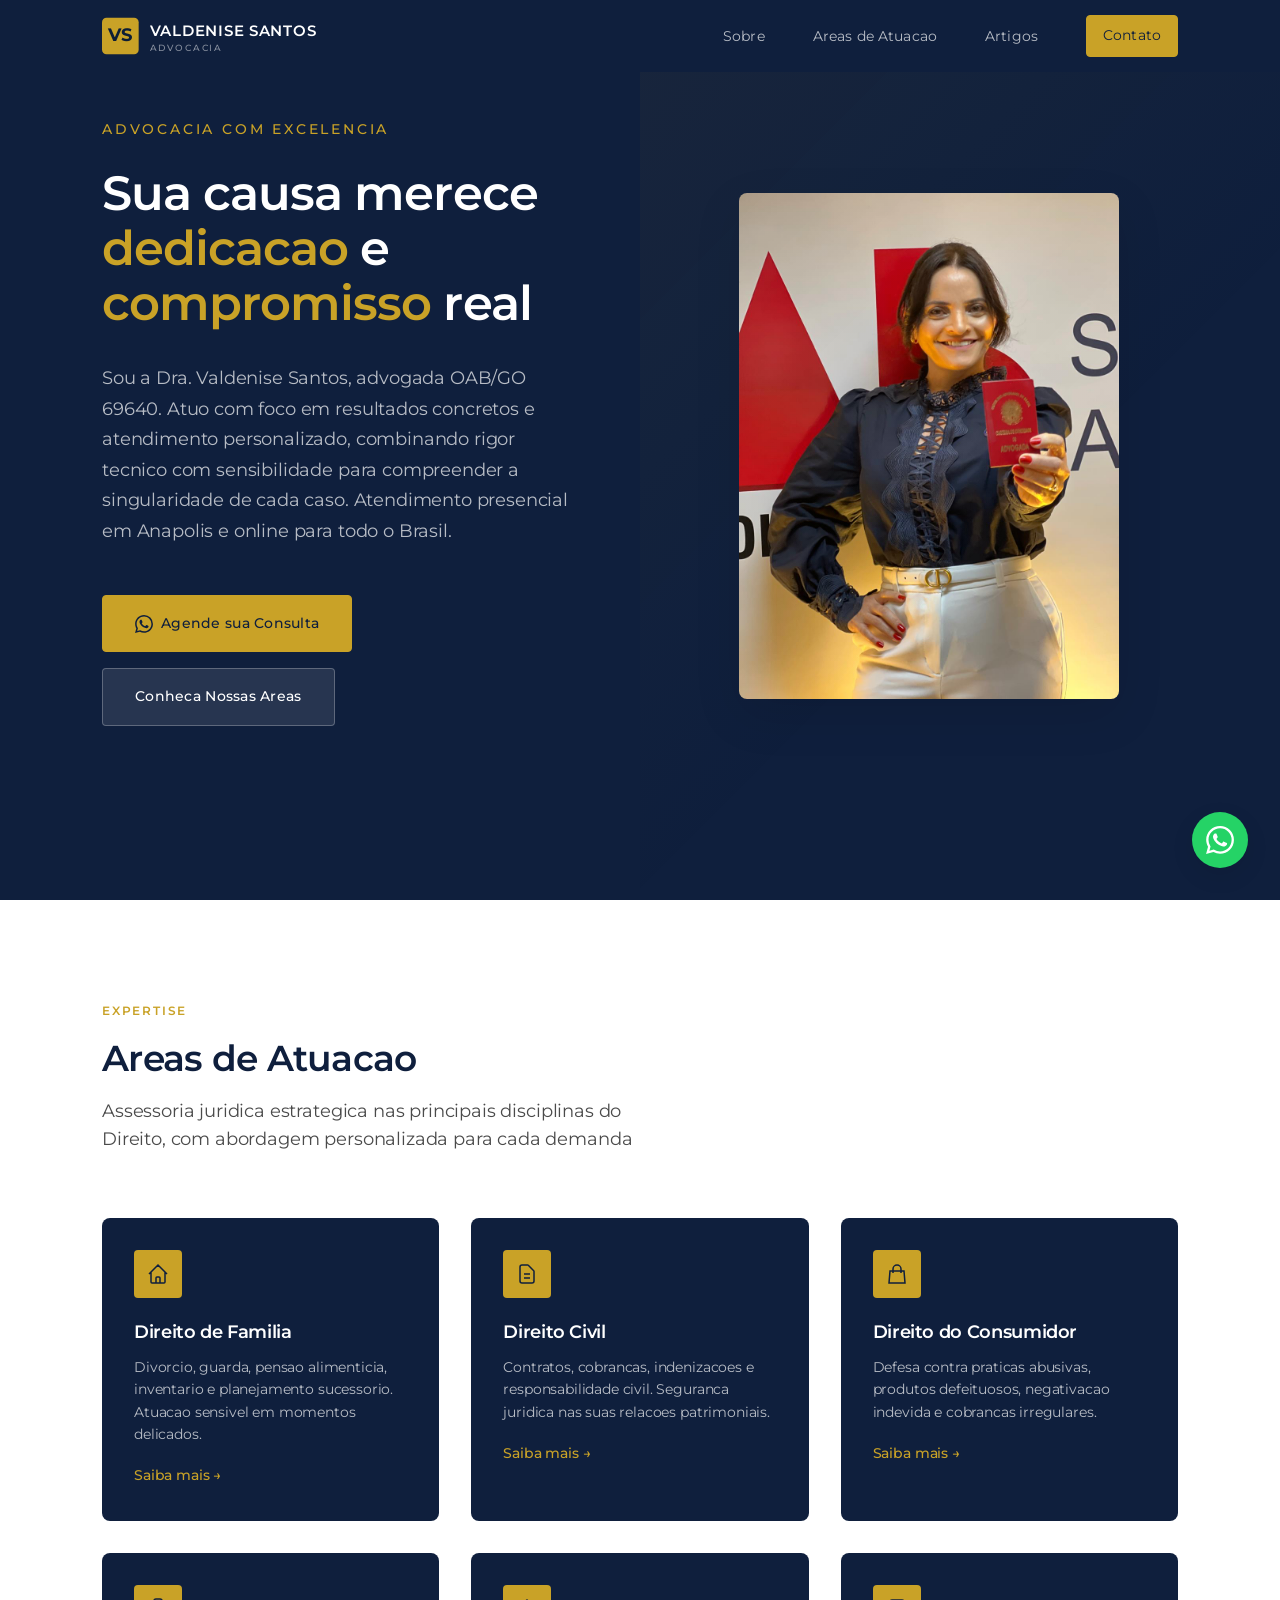
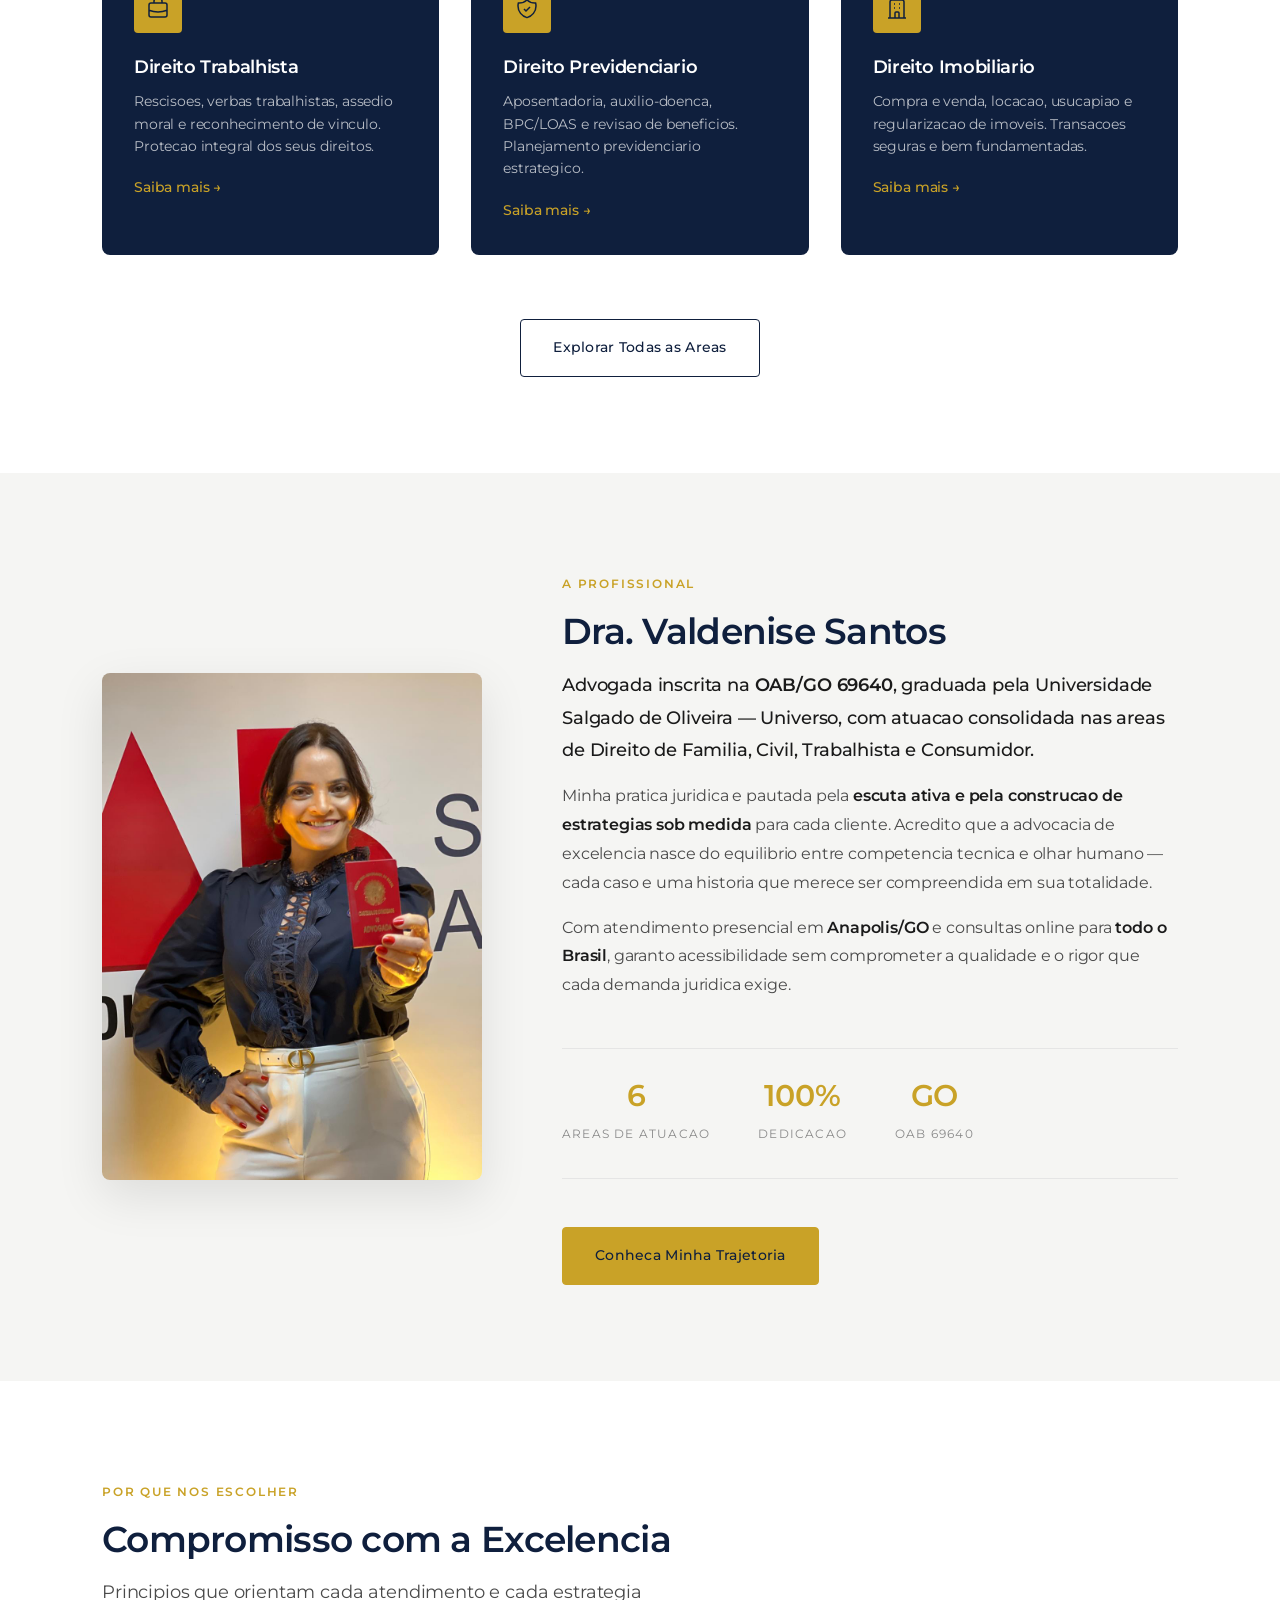
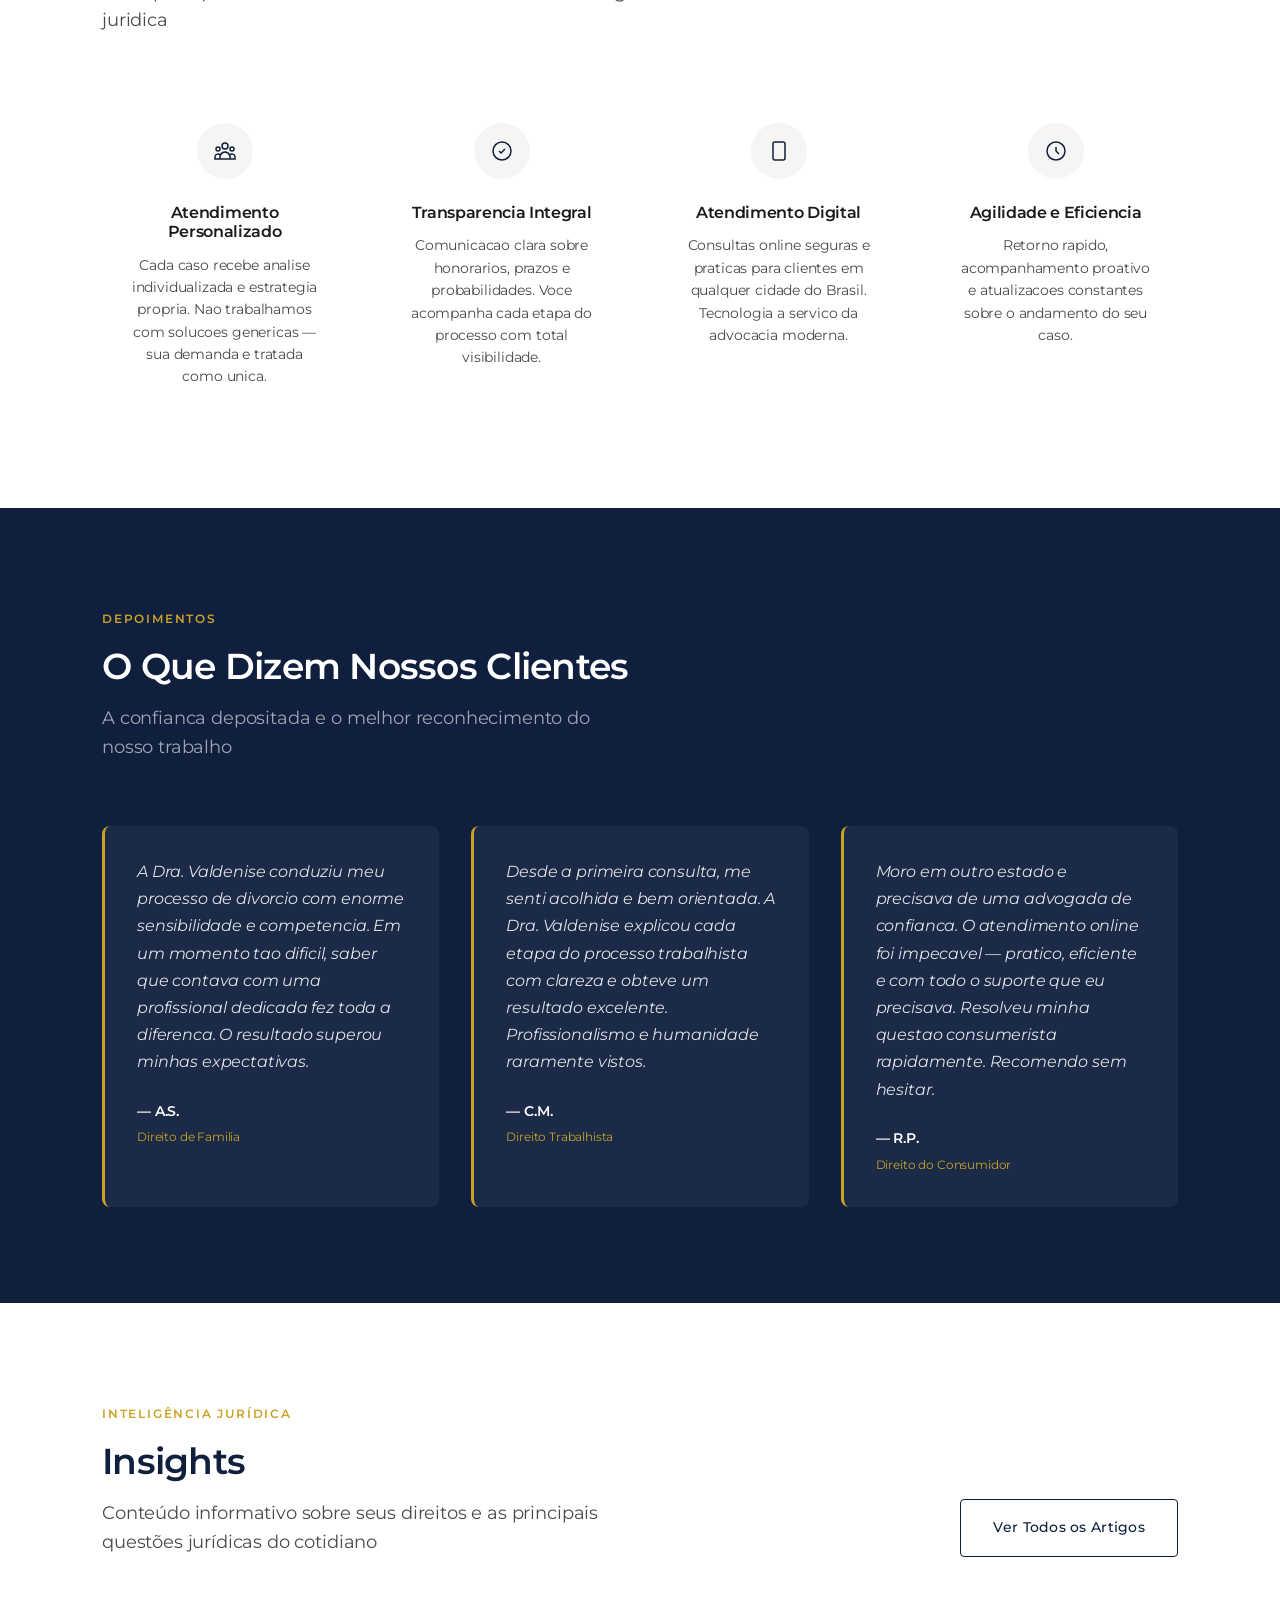
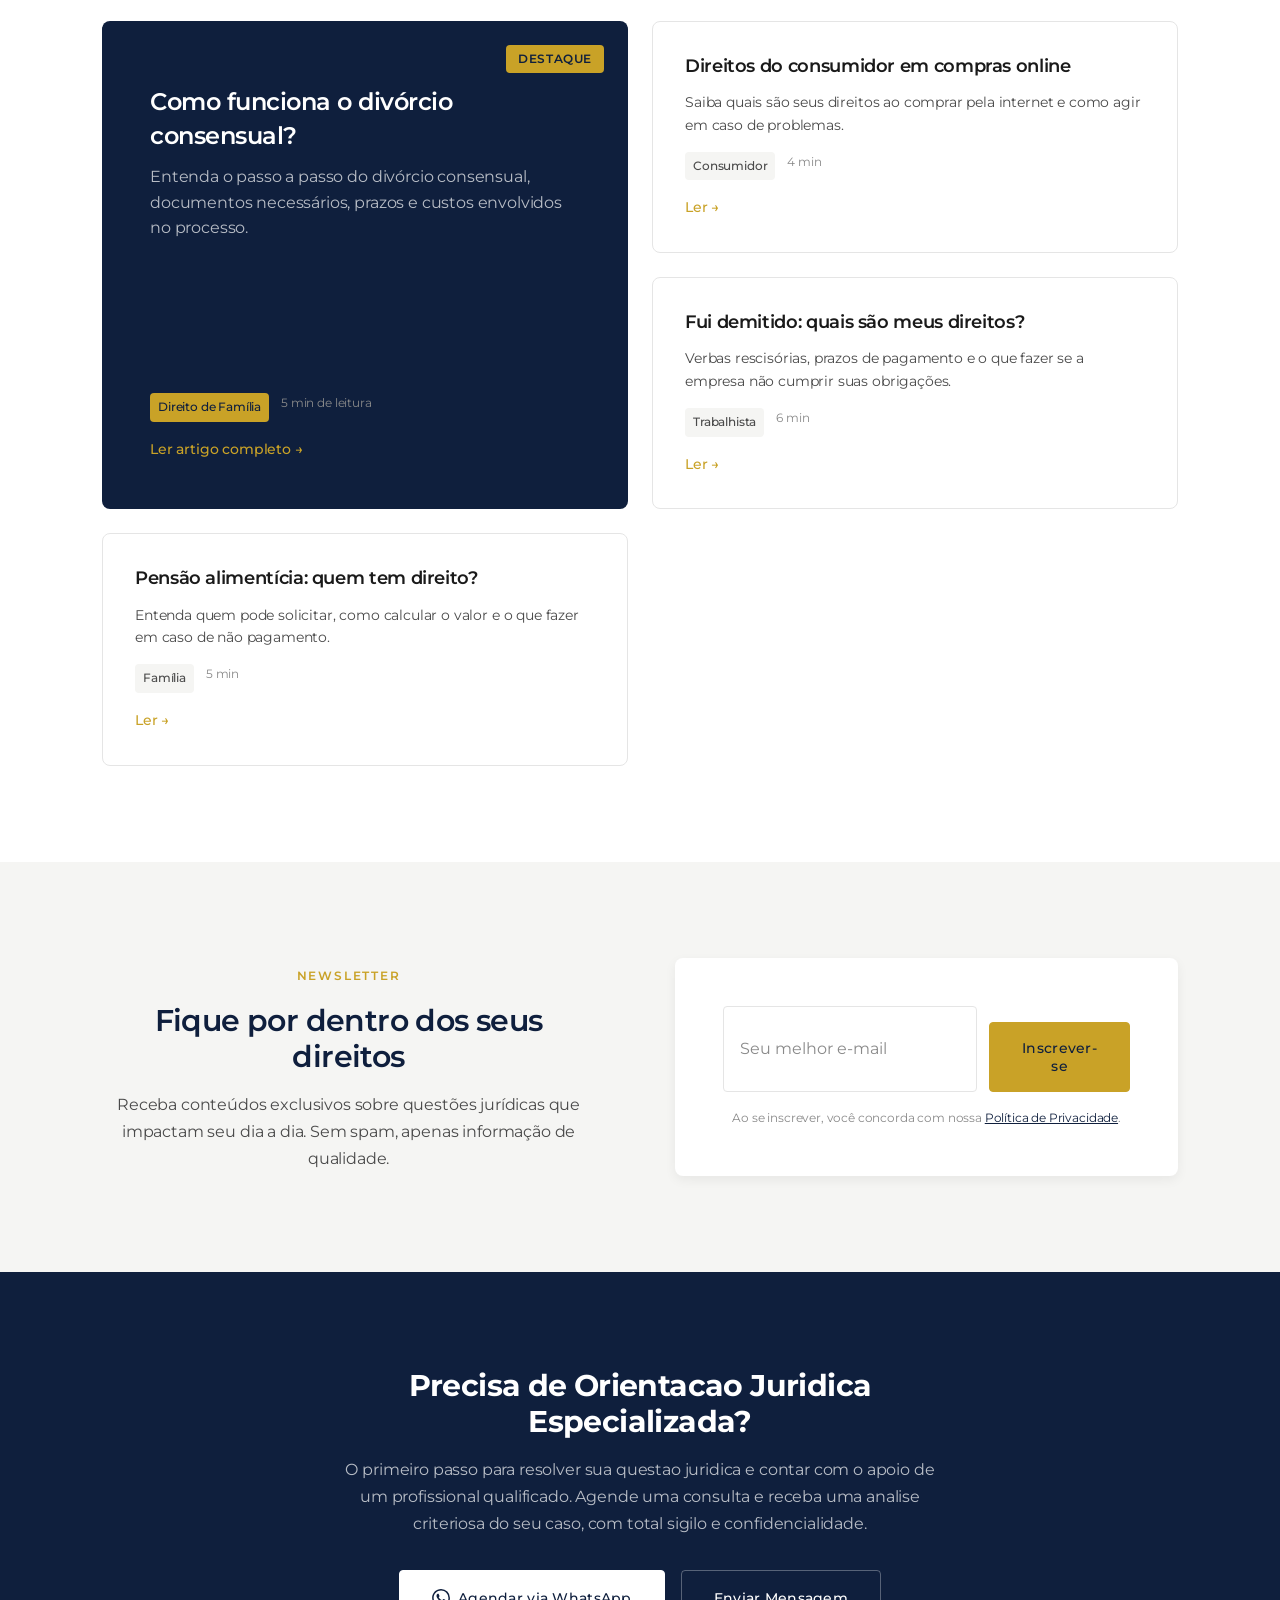
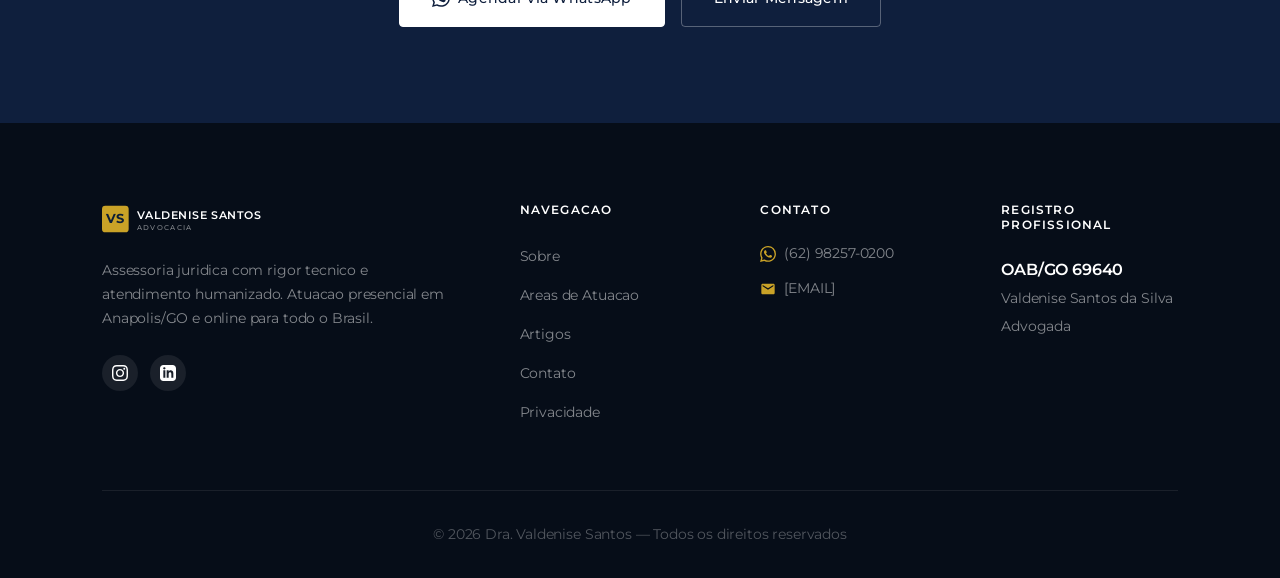
==== index.html @ 80af70d7 "fix: reduce gap between page-hero and content on privacy page" ====
<!DOCTYPE html>
<html lang="pt-BR">
<head>
  <meta charset="UTF-8">
  <meta name="viewport" content="width=device-width, initial-scale=1.0">

  <!-- SEO -->
  <title>Dra. Valdenise Santos | Advocacia &mdash; Atendimento em Todo Brasil</title>
  <meta name="description" content="Dra. Valdenise Santos, advogada OAB/GO 69640. Atendimento personalizado em Direito de Familia, Civel, Trabalhista e Consumidor. Consultas online para todo o Brasil.">
  <meta name="keywords" content="advogada online, advogado familia, advogado trabalhista, advogado consumidor, consultoria juridica, OAB">
  <meta name="author" content="Valdenise Santos da Silva">
  <meta name="robots" content="index, follow">

  <!-- Open Graph -->
  <meta property="og:title" content="Dra. Valdenise Santos | Advocacia">
  <meta property="og:description" content="Advocacia com dedicacao e compromisso. Atendimento em todo o Brasil.">
  <meta property="og:image" content="https://[DOMINIO]/assets/og-image.jpg">
  <meta property="og:url" content="https://[DOMINIO]">
  <meta property="og:type" content="website">
  <meta property="og:locale" content="pt_BR">

  <!-- Twitter -->
  <meta name="twitter:card" content="summary_large_image">

  <!-- Favicon -->
  <link rel="icon" href="favicon.svg" type="image/svg+xml">
  <link rel="apple-touch-icon" href="assets/icon-192.png">

  <!-- PWA -->
  <link rel="manifest" href="manifest.json">
  <meta name="theme-color" content="#0c1d36">

  <!-- Fonts -->
  <link rel="preconnect" href="https://fonts.googleapis.com">
  <link rel="preconnect" href="https://fonts.gstatic.com" crossorigin>
  <link href="https://fonts.googleapis.com/css2?family=Montserrat:wght@400;500;600;700&display=swap" rel="stylesheet">

  <!-- CSS -->
  <link rel="stylesheet" href="styles.css?v=6.5.0">

  <!-- Schema.org -->
  <script type="application/ld+json">
  {
    "@context": "https://schema.org",
    "@type": "Attorney",
    "name": "Valdenise Santos da Silva",
    "alternateName": "Dra. Valdenise Santos Advocacia",
    "description": "Advogada especializada em Direito de Familia, Civel, Trabalhista e Consumidor. Atendimento em todo o Brasil.",
    "url": "https://[DOMINIO]",
    "telephone": "+55-62-98257-0200",
    "email": "[EMAIL]",
    "address": {
      "@type": "PostalAddress",
      "addressLocality": "Anapolis",
      "addressRegion": "GO",
      "addressCountry": "BR"
    },
    "areaServed": "Brasil",
    "knowsAbout": ["Direito de Familia", "Direito Civil", "Direito do Consumidor", "Direito Trabalhista", "Direito Previdenciario", "Direito Imobiliario"],
    "sameAs": ["https://instagram.com/[INSTAGRAM]", "https://linkedin.com/in/[LINKEDIN]"]
  }
  </script>
</head>
<body>
  <!-- Header -->
  <header class="header" id="header">
    <div class="container header__inner">
      <a href="index.html" class="header__logo">
        <svg viewBox="0 0 260 48" fill="none" xmlns="http://www.w3.org/2000/svg">
          <rect x="0" y="4" width="40" height="40" rx="5" fill="#c9a227"/>
          <text x="20" y="30" font-family="Montserrat, sans-serif" font-size="20" font-weight="700" fill="#0c1d36" text-anchor="middle">VS</text>
          <text x="52" y="24" font-family="Montserrat, sans-serif" font-size="16" font-weight="600" fill="#ffffff" letter-spacing="0.05em">VALDENISE SANTOS</text>
          <text x="52" y="40" font-family="Montserrat, sans-serif" font-size="10" font-weight="500" fill="rgba(255,255,255,0.5)" letter-spacing="0.2em">ADVOCACIA</text>
        </svg>
      </a>

      <nav class="header__nav" id="nav">
        <ul class="nav__list">
          <li><a href="sobre.html">Sobre</a></li>
          <li><a href="areas.html">Areas de Atuacao</a></li>
          <li><a href="artigos.html">Artigos</a></li>
          <li><a href="contato.html" class="btn btn--primary btn--sm">Contato</a></li>
        </ul>
      </nav>

      <button class="header__toggle" id="menu-toggle" aria-label="Abrir menu" aria-expanded="false">
        <span></span>
        <span></span>
        <span></span>
      </button>
    </div>
  </header>

  <main>
    <!-- Hero -->
    <section class="hero">
      <div class="container hero__inner">
        <div class="hero__content">
          <p class="hero__subtitle">Advocacia com Excelencia</p>
          <h1 class="hero__title">Sua causa merece <span class="text-accent">dedicacao</span> e <span class="text-accent">compromisso</span> real</h1>
          <p class="hero__text">Sou a Dra. Valdenise Santos, advogada OAB/GO 69640. Atuo com foco em resultados concretos e atendimento personalizado, combinando rigor tecnico com sensibilidade para compreender a singularidade de cada caso. Atendimento presencial em Anapolis e online para todo o Brasil.</p>
          <div class="hero__buttons">
            <a href="https://wa.me/5562982570200?text=Ola,%20gostaria%20de%20agendar%20uma%20consulta" class="btn btn--primary" target="_blank" rel="noopener">
              <svg class="btn__icon" viewBox="0 0 24 24" fill="currentColor"><path d="M17.472 14.382c-.297-.149-1.758-.867-2.03-.967-.273-.099-.471-.148-.67.15-.197.297-.767.966-.94 1.164-.173.199-.347.223-.644.075-.297-.15-1.255-.463-2.39-1.475-.883-.788-1.48-1.761-1.653-2.059-.173-.297-.018-.458.13-.606.134-.133.298-.347.446-.52.149-.174.198-.298.298-.497.099-.198.05-.371-.025-.52-.075-.149-.669-1.612-.916-2.207-.242-.579-.487-.5-.669-.51-.173-.008-.371-.01-.57-.01-.198 0-.52.074-.792.372-.272.297-1.04 1.016-1.04 2.479 0 1.462 1.065 2.875 1.213 3.074.149.198 2.096 3.2 5.077 4.487.709.306 1.262.489 1.694.625.712.227 1.36.195 1.871.118.571-.085 1.758-.719 2.006-1.413.248-.694.248-1.289.173-1.413-.074-.124-.272-.198-.57-.347m-5.421 7.403h-.004a9.87 9.87 0 01-5.031-1.378l-.361-.214-3.741.982.998-3.648-.235-.374a9.86 9.86 0 01-1.51-5.26c.001-5.45 4.436-9.884 9.888-9.884 2.64 0 5.122 1.03 6.988 2.898a9.825 9.825 0 012.893 6.994c-.003 5.45-4.437 9.884-9.885 9.884m8.413-18.297A11.815 11.815 0 0012.05 0C5.495 0 .16 5.335.157 11.892c0 2.096.547 4.142 1.588 5.945L.057 24l6.305-1.654a11.882 11.882 0 005.683 1.448h.005c6.554 0 11.89-5.335 11.893-11.893a11.821 11.821 0 00-3.48-8.413z"/></svg>
              Agende sua Consulta
            </a>
            <a href="#areas" class="btn btn--outline-light">Conheca Nossas Areas</a>
          </div>
        </div>
        <div class="hero__image">
          <img src="assets/foto-advogada.jpg" alt="Dra. Valdenise Santos da Silva - Advogada OAB/GO 69640" loading="eager">
        </div>
      </div>
      <div class="hero__decoration"></div>
    </section>

    <!-- Areas de Atuacao -->
    <section class="section areas" id="areas">
      <div class="container">
        <header class="section__header">
          <span class="section__label">Expertise</span>
          <h2 class="section__title">Areas de Atuacao</h2>
          <p class="section__subtitle">Assessoria juridica estrategica nas principais disciplinas do Direito, com abordagem personalizada para cada demanda</p>
        </header>

        <div class="areas__grid">
          <article class="area-card">
            <div class="area-card__icon">
              <svg viewBox="0 0 24 24" fill="none" stroke="currentColor" stroke-width="1.5"><path d="M3 12l2-2m0 0l7-7 7 7M5 10v10a1 1 0 001 1h3m10-11l2 2m-2-2v10a1 1 0 01-1 1h-3m-6 0a1 1 0 001-1v-4a1 1 0 011-1h2a1 1 0 011 1v4a1 1 0 001 1m-6 0h6"/></svg>
            </div>
            <h3 class="area-card__title">Direito de Familia</h3>
            <p class="area-card__text">Divorcio, guarda, pensao alimenticia, inventario e planejamento sucessorio. Atuacao sensivel em momentos delicados.</p>
            <a href="areas.html#familia" class="area-card__link">Saiba mais &rarr;</a>
          </article>

          <article class="area-card">
            <div class="area-card__icon">
              <svg viewBox="0 0 24 24" fill="none" stroke="currentColor" stroke-width="1.5"><path d="M9 12h6m-6 4h6m2 5H7a2 2 0 01-2-2V5a2 2 0 012-2h5.586a1 1 0 01.707.293l5.414 5.414a1 1 0 01.293.707V19a2 2 0 01-2 2z"/></svg>
            </div>
            <h3 class="area-card__title">Direito Civil</h3>
            <p class="area-card__text">Contratos, cobrancas, indenizacoes e responsabilidade civil. Seguranca juridica nas suas relacoes patrimoniais.</p>
            <a href="areas.html#civil" class="area-card__link">Saiba mais &rarr;</a>
          </article>

          <article class="area-card">
            <div class="area-card__icon">
              <svg viewBox="0 0 24 24" fill="none" stroke="currentColor" stroke-width="1.5"><path d="M16 11V7a4 4 0 00-8 0v4M5 9h14l1 12H4L5 9z"/></svg>
            </div>
            <h3 class="area-card__title">Direito do Consumidor</h3>
            <p class="area-card__text">Defesa contra praticas abusivas, produtos defeituosos, negativacao indevida e cobrancas irregulares.</p>
            <a href="areas.html#consumidor" class="area-card__link">Saiba mais &rarr;</a>
          </article>

          <article class="area-card">
            <div class="area-card__icon">
              <svg viewBox="0 0 24 24" fill="none" stroke="currentColor" stroke-width="1.5"><path d="M21 13.255A23.931 23.931 0 0112 15c-3.183 0-6.22-.62-9-1.745M16 6V4a2 2 0 00-2-2h-4a2 2 0 00-2 2v2m4 6h.01M5 20h14a2 2 0 002-2V8a2 2 0 00-2-2H5a2 2 0 00-2 2v10a2 2 0 002 2z"/></svg>
            </div>
            <h3 class="area-card__title">Direito Trabalhista</h3>
            <p class="area-card__text">Rescisoes, verbas trabalhistas, assedio moral e reconhecimento de vinculo. Protecao integral dos seus direitos.</p>
            <a href="areas.html#trabalhista" class="area-card__link">Saiba mais &rarr;</a>
          </article>

          <article class="area-card">
            <div class="area-card__icon">
              <svg viewBox="0 0 24 24" fill="none" stroke="currentColor" stroke-width="1.5"><path d="M9 12l2 2 4-4m5.618-4.016A11.955 11.955 0 0112 2.944a11.955 11.955 0 01-8.618 3.04A12.02 12.02 0 003 9c0 5.591 3.824 10.29 9 11.622 5.176-1.332 9-6.03 9-11.622 0-1.042-.133-2.052-.382-3.016z"/></svg>
            </div>
            <h3 class="area-card__title">Direito Previdenciario</h3>
            <p class="area-card__text">Aposentadoria, auxilio-doenca, BPC/LOAS e revisao de beneficios. Planejamento previdenciario estrategico.</p>
            <a href="areas.html#previdenciario" class="area-card__link">Saiba mais &rarr;</a>
          </article>

          <article class="area-card">
            <div class="area-card__icon">
              <svg viewBox="0 0 24 24" fill="none" stroke="currentColor" stroke-width="1.5"><path d="M19 21V5a2 2 0 00-2-2H7a2 2 0 00-2 2v16m14 0h2m-2 0h-5m-9 0H3m2 0h5M9 7h1m-1 4h1m4-4h1m-1 4h1m-5 10v-5a1 1 0 011-1h2a1 1 0 011 1v5m-4 0h4"/></svg>
            </div>
            <h3 class="area-card__title">Direito Imobiliario</h3>
            <p class="area-card__text">Compra e venda, locacao, usucapiao e regularizacao de imoveis. Transacoes seguras e bem fundamentadas.</p>
            <a href="areas.html#imobiliario" class="area-card__link">Saiba mais &rarr;</a>
          </article>
        </div>

        <div class="section__footer">
          <a href="areas.html" class="btn btn--outline">Explorar Todas as Areas</a>
        </div>
      </div>
    </section>

    <!-- Sobre -->
    <section class="section section--alt sobre" id="sobre">
      <div class="container">
        <div class="sobre__grid">
          <div class="sobre__image">
            <div class="sobre__image-wrapper">
              <img src="assets/foto-advogada.jpg" alt="Dra. Valdenise Santos da Silva" loading="lazy">
            </div>
          </div>

          <div class="sobre__content">
            <span class="section__label">A Profissional</span>
            <h2 class="section__title">Dra. Valdenise Santos</h2>
            <p class="sobre__lead">Advogada inscrita na <strong>OAB/GO 69640</strong>, graduada pela Universidade Salgado de Oliveira &mdash; Universo, com atuacao consolidada nas areas de Direito de Familia, Civil, Trabalhista e Consumidor.</p>
            <p>Minha pratica juridica e pautada pela <strong>escuta ativa e pela construcao de estrategias sob medida</strong> para cada cliente. Acredito que a advocacia de excelencia nasce do equilibrio entre competencia tecnica e olhar humano &mdash; cada caso e uma historia que merece ser compreendida em sua totalidade.</p>
            <p>Com atendimento presencial em <strong>Anapolis/GO</strong> e consultas online para <strong>todo o Brasil</strong>, garanto acessibilidade sem comprometer a qualidade e o rigor que cada demanda juridica exige.</p>

            <div class="sobre__stats">
              <div class="stat">
                <span class="stat__number">6</span>
                <span class="stat__label">Areas de Atuacao</span>
              </div>
              <div class="stat">
                <span class="stat__number">100%</span>
                <span class="stat__label">Dedicacao</span>
              </div>
              <div class="stat">
                <span class="stat__number">GO</span>
                <span class="stat__label">OAB 69640</span>
              </div>
            </div>

            <a href="sobre.html" class="btn btn--primary">Conheca Minha Trajetoria</a>
          </div>
        </div>
      </div>
    </section>

    <!-- Diferenciais -->
    <section class="section diferenciais">
      <div class="container">
        <header class="section__header">
          <span class="section__label">Por Que Nos Escolher</span>
          <h2 class="section__title">Compromisso com a Excelencia</h2>
          <p class="section__subtitle">Principios que orientam cada atendimento e cada estrategia juridica</p>
        </header>

        <div class="diferenciais__grid">
          <div class="diferencial">
            <div class="diferencial__icon">
              <svg viewBox="0 0 24 24" fill="none" stroke="currentColor" stroke-width="1.5"><path d="M17 20h5v-2a3 3 0 00-5.356-1.857M17 20H7m10 0v-2c0-.656-.126-1.283-.356-1.857M7 20H2v-2a3 3 0 015.356-1.857M7 20v-2c0-.656.126-1.283.356-1.857m0 0a5.002 5.002 0 019.288 0M15 7a3 3 0 11-6 0 3 3 0 016 0zm6 3a2 2 0 11-4 0 2 2 0 014 0zM7 10a2 2 0 11-4 0 2 2 0 014 0z"/></svg>
            </div>
            <h3 class="diferencial__title">Atendimento Personalizado</h3>
            <p class="diferencial__text">Cada caso recebe analise individualizada e estrategia propria. Nao trabalhamos com solucoes genericas &mdash; sua demanda e tratada como unica.</p>
          </div>

          <div class="diferencial">
            <div class="diferencial__icon">
              <svg viewBox="0 0 24 24" fill="none" stroke="currentColor" stroke-width="1.5"><path d="M9 12l2 2 4-4m6 2a9 9 0 11-18 0 9 9 0 0118 0z"/></svg>
            </div>
            <h3 class="diferencial__title">Transparencia Integral</h3>
            <p class="diferencial__text">Comunicacao clara sobre honorarios, prazos e probabilidades. Voce acompanha cada etapa do processo com total visibilidade.</p>
          </div>

          <div class="diferencial">
            <div class="diferencial__icon">
              <svg viewBox="0 0 24 24" fill="none" stroke="currentColor" stroke-width="1.5"><path d="M12 18h.01M8 21h8a2 2 0 002-2V5a2 2 0 00-2-2H8a2 2 0 00-2 2v14a2 2 0 002 2z"/></svg>
            </div>
            <h3 class="diferencial__title">Atendimento Digital</h3>
            <p class="diferencial__text">Consultas online seguras e praticas para clientes em qualquer cidade do Brasil. Tecnologia a servico da advocacia moderna.</p>
          </div>

          <div class="diferencial">
            <div class="diferencial__icon">
              <svg viewBox="0 0 24 24" fill="none" stroke="currentColor" stroke-width="1.5"><path d="M12 8v4l3 3m6-3a9 9 0 11-18 0 9 9 0 0118 0z"/></svg>
            </div>
            <h3 class="diferencial__title">Agilidade e Eficiencia</h3>
            <p class="diferencial__text">Retorno rapido, acompanhamento proativo e atualizacoes constantes sobre o andamento do seu caso.</p>
          </div>
        </div>
      </div>
    </section>

    <!-- Depoimentos -->
    <section class="section section--dark depoimentos">
      <div class="container">
        <header class="section__header">
          <span class="section__label">Depoimentos</span>
          <h2 class="section__title" style="color:white">O Que Dizem Nossos Clientes</h2>
          <p class="section__subtitle" style="color:rgba(255,255,255,0.6)">A confianca depositada e o melhor reconhecimento do nosso trabalho</p>
        </header>

        <div class="depoimentos__grid">
          <blockquote class="depoimento">
            <p class="depoimento__text">A Dra. Valdenise conduziu meu processo de divorcio com enorme sensibilidade e competencia. Em um momento tao dificil, saber que contava com uma profissional dedicada fez toda a diferenca. O resultado superou minhas expectativas.</p>
            <footer class="depoimento__author">
              <span class="depoimento__name">&mdash; A.S.</span>
              <span class="depoimento__case">Direito de Familia</span>
            </footer>
          </blockquote>

          <blockquote class="depoimento">
            <p class="depoimento__text">Desde a primeira consulta, me senti acolhida e bem orientada. A Dra. Valdenise explicou cada etapa do processo trabalhista com clareza e obteve um resultado excelente. Profissionalismo e humanidade raramente vistos.</p>
            <footer class="depoimento__author">
              <span class="depoimento__name">&mdash; C.M.</span>
              <span class="depoimento__case">Direito Trabalhista</span>
            </footer>
          </blockquote>

          <blockquote class="depoimento">
            <p class="depoimento__text">Moro em outro estado e precisava de uma advogada de confianca. O atendimento online foi impecavel &mdash; pratico, eficiente e com todo o suporte que eu precisava. Resolveu minha questao consumerista rapidamente. Recomendo sem hesitar.</p>
            <footer class="depoimento__author">
              <span class="depoimento__name">&mdash; R.P.</span>
              <span class="depoimento__case">Direito do Consumidor</span>
            </footer>
          </blockquote>
        </div>
      </div>
    </section>

    <!-- Insights / Artigos em Destaque -->
    <section class="section insights" id="insights">
      <div class="container">
        <div class="insights__header">
          <div class="insights__header-text">
            <span class="section__label">Inteligência Jurídica</span>
            <h2 class="section__title">Insights</h2>
            <p class="section__subtitle">Conteúdo informativo sobre seus direitos e as principais questões jurídicas do cotidiano</p>
          </div>
          <a href="artigos.html" class="btn btn--outline insights__header-btn">Ver Todos os Artigos</a>
        </div>

        <div class="insights__grid">
          <article class="insight-card insight-card--featured">
            <div class="insight-card__tag">Destaque</div>
            <h3 class="insight-card__title">Como funciona o divórcio consensual?</h3>
            <p class="insight-card__text">Entenda o passo a passo do divórcio consensual, documentos necessários, prazos e custos envolvidos no processo.</p>
            <div class="insight-card__meta">
              <span class="insight-card__category">Direito de Família</span>
              <span class="insight-card__date">5 min de leitura</span>
            </div>
            <a href="artigos.html#divorcio" class="insight-card__link">Ler artigo completo →</a>
          </article>

          <article class="insight-card">
            <h3 class="insight-card__title">Direitos do consumidor em compras online</h3>
            <p class="insight-card__text">Saiba quais são seus direitos ao comprar pela internet e como agir em caso de problemas.</p>
            <div class="insight-card__meta">
              <span class="insight-card__category">Consumidor</span>
              <span class="insight-card__date">4 min</span>
            </div>
            <a href="artigos.html#consumidor-online" class="insight-card__link">Ler →</a>
          </article>

          <article class="insight-card">
            <h3 class="insight-card__title">Fui demitido: quais são meus direitos?</h3>
            <p class="insight-card__text">Verbas rescisórias, prazos de pagamento e o que fazer se a empresa não cumprir suas obrigações.</p>
            <div class="insight-card__meta">
              <span class="insight-card__category">Trabalhista</span>
              <span class="insight-card__date">6 min</span>
            </div>
            <a href="artigos.html#demissao" class="insight-card__link">Ler →</a>
          </article>

          <article class="insight-card">
            <h3 class="insight-card__title">Pensão alimentícia: quem tem direito?</h3>
            <p class="insight-card__text">Entenda quem pode solicitar, como calcular o valor e o que fazer em caso de não pagamento.</p>
            <div class="insight-card__meta">
              <span class="insight-card__category">Família</span>
              <span class="insight-card__date">5 min</span>
            </div>
            <a href="artigos.html#pensao" class="insight-card__link">Ler →</a>
          </article>
        </div>
      </div>
    </section>

    <!-- Newsletter -->
    <section class="section section--alt newsletter">
      <div class="container">
        <div class="newsletter__inner">
          <div class="newsletter__content">
            <span class="section__label">Newsletter</span>
            <h2 class="newsletter__title">Fique por dentro dos seus direitos</h2>
            <p class="newsletter__text">Receba conteúdos exclusivos sobre questões jurídicas que impactam seu dia a dia. Sem spam, apenas informação de qualidade.</p>
          </div>
          <form class="newsletter__form" action="#" method="POST">
            <div class="newsletter__input-group">
              <input type="email" name="email" placeholder="Seu melhor e-mail" required class="newsletter__input">
              <button type="submit" class="btn btn--primary newsletter__btn">Inscrever-se</button>
            </div>
            <p class="newsletter__disclaimer">Ao se inscrever, você concorda com nossa <a href="privacidade.html">Política de Privacidade</a>.</p>
          </form>
        </div>
      </div>
    </section>

    <!-- CTA -->
    <section class="section cta">
      <div class="container">
        <div class="cta__content">
          <h2 class="cta__title">Precisa de Orientacao Juridica Especializada?</h2>
          <p class="cta__text">O primeiro passo para resolver sua questao juridica e contar com o apoio de um profissional qualificado. Agende uma consulta e receba uma analise criteriosa do seu caso, com total sigilo e confidencialidade.</p>
          <div class="cta__buttons">
            <a href="https://wa.me/5562982570200?text=Ola,%20gostaria%20de%20agendar%20uma%20consulta" class="btn btn--white" target="_blank" rel="noopener">
              <svg class="btn__icon" viewBox="0 0 24 24" fill="currentColor"><path d="M17.472 14.382c-.297-.149-1.758-.867-2.03-.967-.273-.099-.471-.148-.67.15-.197.297-.767.966-.94 1.164-.173.199-.347.223-.644.075-.297-.15-1.255-.463-2.39-1.475-.883-.788-1.48-1.761-1.653-2.059-.173-.297-.018-.458.13-.606.134-.133.298-.347.446-.52.149-.174.198-.298.298-.497.099-.198.05-.371-.025-.52-.075-.149-.669-1.612-.916-2.207-.242-.579-.487-.5-.669-.51-.173-.008-.371-.01-.57-.01-.198 0-.52.074-.792.372-.272.297-1.04 1.016-1.04 2.479 0 1.462 1.065 2.875 1.213 3.074.149.198 2.096 3.2 5.077 4.487.709.306 1.262.489 1.694.625.712.227 1.36.195 1.871.118.571-.085 1.758-.719 2.006-1.413.248-.694.248-1.289.173-1.413-.074-.124-.272-.198-.57-.347m-5.421 7.403h-.004a9.87 9.87 0 01-5.031-1.378l-.361-.214-3.741.982.998-3.648-.235-.374a9.86 9.86 0 01-1.51-5.26c.001-5.45 4.436-9.884 9.888-9.884 2.64 0 5.122 1.03 6.988 2.898a9.825 9.825 0 012.893 6.994c-.003 5.45-4.437 9.884-9.885 9.884m8.413-18.297A11.815 11.815 0 0012.05 0C5.495 0 .16 5.335.157 11.892c0 2.096.547 4.142 1.588 5.945L.057 24l6.305-1.654a11.882 11.882 0 005.683 1.448h.005c6.554 0 11.89-5.335 11.893-11.893a11.821 11.821 0 00-3.48-8.413z"/></svg>
              Agendar via WhatsApp
            </a>
            <a href="contato.html" class="btn btn--outline-white">Enviar Mensagem</a>
          </div>
        </div>
      </div>
    </section>
  </main>

  <!-- Footer -->
  <footer class="footer">
    <div class="container">
      <div class="footer__grid">
        <div class="footer__brand">
          <svg class="footer__logo" viewBox="0 0 260 48" fill="none" xmlns="http://www.w3.org/2000/svg">
          <rect x="0" y="4" width="40" height="40" rx="5" fill="#c9a227"/>
          <text x="20" y="30" font-family="Montserrat, sans-serif" font-size="20" font-weight="700" fill="#0c1d36" text-anchor="middle">VS</text>
          <text x="52" y="24" font-family="Montserrat, sans-serif" font-size="16" font-weight="600" fill="#ffffff" letter-spacing="0.05em">VALDENISE SANTOS</text>
          <text x="52" y="40" font-family="Montserrat, sans-serif" font-size="10" font-weight="500" fill="rgba(255,255,255,0.5)" letter-spacing="0.2em">ADVOCACIA</text>
        </svg>
          <p>Assessoria juridica com rigor tecnico e atendimento humanizado. Atuacao presencial em Anapolis/GO e online para todo o Brasil.</p>
          <div class="footer__social">
            <a href="https://instagram.com/[INSTAGRAM]" target="_blank" rel="noopener" aria-label="Instagram">
              <svg viewBox="0 0 24 24" fill="currentColor"><path d="M12 2.163c3.204 0 3.584.012 4.85.07 3.252.148 4.771 1.691 4.919 4.919.058 1.265.069 1.645.069 4.849 0 3.205-.012 3.584-.069 4.849-.149 3.225-1.664 4.771-4.919 4.919-1.266.058-1.644.07-4.85.07-3.204 0-3.584-.012-4.849-.07-3.26-.149-4.771-1.699-4.919-4.92-.058-1.265-.07-1.644-.07-4.849 0-3.204.013-3.583.07-4.849.149-3.227 1.664-4.771 4.919-4.919 1.266-.057 1.645-.069 4.849-.069zm0-2.163c-3.259 0-3.667.014-4.947.072-4.358.2-6.78 2.618-6.98 6.98-.059 1.281-.073 1.689-.073 4.948 0 3.259.014 3.668.072 4.948.2 4.358 2.618 6.78 6.98 6.98 1.281.058 1.689.072 4.948.072 3.259 0 3.668-.014 4.948-.072 4.354-.2 6.782-2.618 6.979-6.98.059-1.28.073-1.689.073-4.948 0-3.259-.014-3.667-.072-4.947-.196-4.354-2.617-6.78-6.979-6.98-1.281-.059-1.69-.073-4.949-.073zm0 5.838c-3.403 0-6.162 2.759-6.162 6.162s2.759 6.163 6.162 6.163 6.162-2.759 6.162-6.163c0-3.403-2.759-6.162-6.162-6.162zm0 10.162c-2.209 0-4-1.79-4-4 0-2.209 1.791-4 4-4s4 1.791 4 4c0 2.21-1.791 4-4 4zm6.406-11.845c-.796 0-1.441.645-1.441 1.44s.645 1.44 1.441 1.44c.795 0 1.439-.645 1.439-1.44s-.644-1.44-1.439-1.44z"/></svg>
            </a>
            <a href="https://linkedin.com/in/[LINKEDIN]" target="_blank" rel="noopener" aria-label="LinkedIn">
              <svg viewBox="0 0 24 24" fill="currentColor"><path d="M19 0h-14c-2.761 0-5 2.239-5 5v14c0 2.761 2.239 5 5 5h14c2.762 0 5-2.239 5-5v-14c0-2.761-2.238-5-5-5zm-11 19h-3v-11h3v11zm-1.5-12.268c-.966 0-1.75-.79-1.75-1.764s.784-1.764 1.75-1.764 1.75.79 1.75 1.764-.783 1.764-1.75 1.764zm13.5 12.268h-3v-5.604c0-3.368-4-3.113-4 0v5.604h-3v-11h3v1.765c1.396-2.586 7-2.777 7 2.476v6.759z"/></svg>
            </a>
          </div>
        </div>

        <div class="footer__links">
          <h4>Navegacao</h4>
          <ul>
            <li><a href="sobre.html">Sobre</a></li>
            <li><a href="areas.html">Areas de Atuacao</a></li>
            <li><a href="artigos.html">Artigos</a></li>
            <li><a href="contato.html">Contato</a></li>
            <li><a href="privacidade.html">Privacidade</a></li>
          </ul>
        </div>

        <div class="footer__contact">
          <h4>Contato</h4>
          <ul>
            <li>
              <svg viewBox="0 0 24 24" fill="currentColor"><path d="M17.472 14.382c-.297-.149-1.758-.867-2.03-.967-.273-.099-.471-.148-.67.15-.197.297-.767.966-.94 1.164-.173.199-.347.223-.644.075-.297-.15-1.255-.463-2.39-1.475-.883-.788-1.48-1.761-1.653-2.059-.173-.297-.018-.458.13-.606.134-.133.298-.347.446-.52.149-.174.198-.298.298-.497.099-.198.05-.371-.025-.52-.075-.149-.669-1.612-.916-2.207-.242-.579-.487-.5-.669-.51-.173-.008-.371-.01-.57-.01-.198 0-.52.074-.792.372-.272.297-1.04 1.016-1.04 2.479 0 1.462 1.065 2.875 1.213 3.074.149.198 2.096 3.2 5.077 4.487.709.306 1.262.489 1.694.625.712.227 1.36.195 1.871.118.571-.085 1.758-.719 2.006-1.413.248-.694.248-1.289.173-1.413-.074-.124-.272-.198-.57-.347m-5.421 7.403h-.004a9.87 9.87 0 01-5.031-1.378l-.361-.214-3.741.982.998-3.648-.235-.374a9.86 9.86 0 01-1.51-5.26c.001-5.45 4.436-9.884 9.888-9.884 2.64 0 5.122 1.03 6.988 2.898a9.825 9.825 0 012.893 6.994c-.003 5.45-4.437 9.884-9.885 9.884m8.413-18.297A11.815 11.815 0 0012.05 0C5.495 0 .16 5.335.157 11.892c0 2.096.547 4.142 1.588 5.945L.057 24l6.305-1.654a11.882 11.882 0 005.683 1.448h.005c6.554 0 11.89-5.335 11.893-11.893a11.821 11.821 0 00-3.48-8.413z"/></svg>
              <a href="https://wa.me/5562982570200" target="_blank" rel="noopener">(62) 98257-0200</a>
            </li>
            <li>
              <svg viewBox="0 0 24 24" fill="currentColor"><path d="M20 4H4c-1.1 0-1.99.9-1.99 2L2 18c0 1.1.9 2 2 2h16c1.1 0 2-.9 2-2V6c0-1.1-.9-2-2-2zm0 4l-8 5-8-5V6l8 5 8-5v2z"/></svg>
              <a href="mailto:[EMAIL]">[EMAIL]</a>
            </li>
          </ul>
        </div>

        <div class="footer__oab">
          <h4>Registro Profissional</h4>
          <p><strong>OAB/GO 69640</strong></p>
          <p>Valdenise Santos da Silva</p>
          <p>Advogada</p>
        </div>
      </div>

      <div class="footer__bottom">
        <p>&copy; 2026 Dra. Valdenise Santos &mdash; Todos os direitos reservados</p>
      </div>
    </div>
  </footer>

  <!-- WhatsApp Float -->
  <a href="https://wa.me/5562982570200?text=Ola,%20gostaria%20de%20agendar%20uma%20consulta" class="whatsapp-float" target="_blank" rel="noopener" aria-label="Contato via WhatsApp">
    <svg viewBox="0 0 24 24" fill="currentColor"><path d="M17.472 14.382c-.297-.149-1.758-.867-2.03-.967-.273-.099-.471-.148-.67.15-.197.297-.767.966-.94 1.164-.173.199-.347.223-.644.075-.297-.15-1.255-.463-2.39-1.475-.883-.788-1.48-1.761-1.653-2.059-.173-.297-.018-.458.13-.606.134-.133.298-.347.446-.52.149-.174.198-.298.298-.497.099-.198.05-.371-.025-.52-.075-.149-.669-1.612-.916-2.207-.242-.579-.487-.5-.669-.51-.173-.008-.371-.01-.57-.01-.198 0-.52.074-.792.372-.272.297-1.04 1.016-1.04 2.479 0 1.462 1.065 2.875 1.213 3.074.149.198 2.096 3.2 5.077 4.487.709.306 1.262.489 1.694.625.712.227 1.36.195 1.871.118.571-.085 1.758-.719 2.006-1.413.248-.694.248-1.289.173-1.413-.074-.124-.272-.198-.57-.347m-5.421 7.403h-.004a9.87 9.87 0 01-5.031-1.378l-.361-.214-3.741.982.998-3.648-.235-.374a9.86 9.86 0 01-1.51-5.26c.001-5.45 4.436-9.884 9.888-9.884 2.64 0 5.122 1.03 6.988 2.898a9.825 9.825 0 012.893 6.994c-.003 5.45-4.437 9.884-9.885 9.884m8.413-18.297A11.815 11.815 0 0012.05 0C5.495 0 .16 5.335.157 11.892c0 2.096.547 4.142 1.588 5.945L.057 24l6.305-1.654a11.882 11.882 0 005.683 1.448h.005c6.554 0 11.89-5.335 11.893-11.893a11.821 11.821 0 00-3.48-8.413z"/></svg>
  </a>

  <script src="script.js?v=4.0.0"></script>
</body>
</html>
---- styles.css ----
/* ========================================
   RESET & BASE
======================================== */
*, *::before, *::after {
  box-sizing: border-box;
  margin: 0;
  padding: 0;
}

html {
  scroll-behavior: smooth;
  font-size: 16px;
}

/* ========================================
   VARIÁVEIS — REFINADO
======================================== */
:root {
  /* Cores - Paleta reduzida e sofisticada */
  --primary: #0f1f3d;
  --primary-light: #1a3a6e;
  --accent: #c9a227;
  --accent-hover: #b8930f;
  --text: #1a1a1a;
  --text-secondary: #4a4a4a;
  --text-muted: #8a8a8a;
  --bg: #ffffff;
  --bg-subtle: #fafafa;
  --bg-alt: #f5f5f3;
  --border: #e5e5e5;
  --white: #ffffff;

  /* Fonte única: Montserrat */
  --font-display: 'Montserrat', -apple-system, BlinkMacSystemFont, 'Segoe UI', sans-serif;
  --font-body: 'Montserrat', -apple-system, BlinkMacSystemFont, 'Segoe UI', sans-serif;

  /* Escala tipográfica harmônica */
  --text-xs: 0.75rem;
  --text-sm: 0.875rem;
  --text-base: 1rem;
  --text-lg: 1.125rem;
  --text-xl: 1.25rem;
  --text-2xl: 1.5rem;
  --text-3xl: 1.875rem;
  --text-4xl: 2.25rem;
  --text-5xl: 3rem;
  --text-6xl: 3.75rem;

  /* Espaçamento generoso */
  --space-1: 0.25rem;
  --space-2: 0.5rem;
  --space-3: 0.75rem;
  --space-4: 1rem;
  --space-5: 1.5rem;
  --space-6: 2rem;
  --space-8: 3rem;
  --space-10: 4rem;
  --space-12: 5rem;
  --space-16: 6rem;
  --space-20: 8rem;

  --max-width: 1140px;
  --header-height: 72px;

  --shadow-sm: 0 1px 2px rgba(0,0,0,0.04);
  --shadow: 0 4px 12px rgba(0,0,0,0.06);
  --shadow-md: 0 8px 24px rgba(0,0,0,0.08);
  --shadow-lg: 0 16px 48px rgba(0,0,0,0.1);

  --transition: 0.3s ease;
  --transition-fast: 0.2s ease;

  --radius: 4px;
  --radius-lg: 8px;
}

/* ========================================
   BASE
======================================== */
html, body {
  overflow-x: hidden;
}

body {
  font-family: var(--font-body);
  font-size: var(--text-base);
  font-weight: 400;
  line-height: 1.7;
  color: var(--text);
  background: var(--bg);
  -webkit-font-smoothing: antialiased;
  -moz-osx-font-smoothing: grayscale;
  letter-spacing: -0.01em;
}

img {
  max-width: 100%;
  height: auto;
  display: block;
}

a {
  color: inherit;
  text-decoration: none;
  transition: color var(--transition-fast);
}

ul, ol {
  list-style: none;
}

/* ========================================
   TIPOGRAFIA REFINADA
======================================== */
h1, h2, h3, h4, h5, h6 {
  font-family: var(--font-display);
  font-weight: 600;
  line-height: 1.2;
  color: var(--primary);
  letter-spacing: -0.02em;
}

h1 { font-size: var(--text-5xl); }
h2 { font-size: var(--text-4xl); }
h3 { font-size: var(--text-2xl); }
h4 { font-size: var(--text-xl); }
h5 { font-size: var(--text-lg); }

@media (max-width: 768px) {
  h1 { font-size: var(--text-4xl); }
  h2 { font-size: var(--text-3xl); }
  h3 { font-size: var(--text-xl); }
}

p {
  color: var(--text-secondary);
}

.text-accent {
  color: var(--accent);
}

strong {
  font-weight: 600;
  color: var(--text);
}

/* ========================================
   LAYOUT
======================================== */
.container {
  width: 100%;
  max-width: var(--max-width);
  margin: 0 auto;
  padding: 0 var(--space-6);
}

@media (max-width: 768px) {
  .container {
    padding: 0 var(--space-6);
  }
}

@media (max-width: 480px) {
  .container {
    padding: 0 var(--space-5);
  }
}

.section {
  padding: var(--space-16) 0;
}

@media (max-width: 768px) {
  .section {
    padding: var(--space-10) 0;
  }
}

.section--alt {
  background: var(--bg-alt);
}

.section--dark {
  background: var(--primary);
  color: var(--white);
}

.section__header {
  margin-bottom: var(--space-10);
}

.section__label {
  display: inline-block;
  font-family: var(--font-body);
  font-size: var(--text-xs);
  font-weight: 600;
  letter-spacing: 0.15em;
  text-transform: uppercase;
  color: var(--accent);
  margin-bottom: var(--space-4);
}

.section__title {
  margin-bottom: var(--space-4);
}

.section__subtitle {
  font-size: var(--text-lg);
  color: var(--text-secondary);
  max-width: 540px;
  line-height: 1.6;
}

.section__footer {
  text-align: center;
  margin-top: var(--space-10);
}

/* ========================================
   BOTÕES REFINADOS
======================================== */
.btn {
  display: inline-flex;
  align-items: center;
  justify-content: center;
  gap: var(--space-2);
  padding: var(--space-4) var(--space-6);
  font-family: var(--font-body);
  font-size: var(--text-sm);
  font-weight: 500;
  letter-spacing: 0.02em;
  border-radius: var(--radius);
  border: 1px solid transparent;
  cursor: pointer;
  transition: all var(--transition);
  text-decoration: none;
}

.btn__icon {
  width: 18px;
  height: 18px;
}

.btn--primary {
  background: var(--accent);
  color: var(--primary);
  border-color: var(--accent);
}

.btn--primary:hover {
  background: var(--accent-hover);
  border-color: var(--accent-hover);
  transform: translateY(-1px);
}

.btn--outline {
  background: transparent;
  color: var(--primary);
  border-color: var(--primary);
}

.btn--outline:hover {
  background: var(--primary);
  color: var(--white);
}

.btn--outline-light {
  background: rgba(255,255,255,0.1);
  color: var(--white);
  border-color: rgba(255,255,255,0.25);
}

.btn--outline-light:hover {
  background: rgba(255,255,255,0.2);
  color: var(--white);
  border-color: rgba(255,255,255,0.4);
}

.btn--white {
  background: var(--white);
  color: var(--primary);
  border-color: var(--white);
}

.btn--white:hover {
  background: var(--bg-alt);
}

.btn--outline-white {
  background: transparent;
  color: var(--white);
  border-color: rgba(255,255,255,0.4);
}

.btn--outline-white:hover {
  background: var(--white);
  color: var(--primary);
}

.btn--sm {
  padding: var(--space-2) var(--space-4);
  font-size: var(--text-xs);
}

/* ========================================
   HEADER REFINADO
======================================== */
.header {
  position: fixed;
  top: 0;
  left: 0;
  right: 0;
  height: var(--header-height);
  background: var(--primary);
  z-index: 1000;
  transition: all var(--transition);
}

.header--scrolled {
  background: rgba(15, 31, 61, 0.98);
  backdrop-filter: blur(8px);
  box-shadow: 0 1px 0 rgba(255,255,255,0.1);
}

.header__inner {
  display: flex;
  align-items: center;
  justify-content: space-between;
  height: 100%;
}

.header__logo {
  display: flex;
  align-items: center;
}

.header__logo svg {
  height: 44px;
  width: auto;
}

.nav__list {
  display: flex;
  align-items: center;
  gap: var(--space-8);
}

.nav__list a {
  color: rgba(255,255,255,0.7);
  font-size: var(--text-sm);
  font-weight: 400;
  letter-spacing: 0.01em;
  transition: color var(--transition-fast);
}

.nav__list a:hover {
  color: var(--white);
}

.nav__list .btn {
  color: var(--primary);
}

.header__toggle {
  display: none;
  flex-direction: column;
  gap: 5px;
  padding: var(--space-2);
  background: none;
  border: none;
  cursor: pointer;
}

.header__toggle span {
  display: block;
  width: 22px;
  height: 2px;
  background: var(--white);
  transition: all var(--transition-fast);
}

@media (max-width: 768px) {
  .header__toggle {
    display: flex;
  }

  .header__nav {
    position: fixed;
    top: var(--header-height);
    left: 0;
    right: 0;
    bottom: 0;
    background: var(--primary);
    padding: var(--space-8);
    transform: translateX(100%);
    transition: transform var(--transition);
  }

  .header__nav.is-open {
    transform: translateX(0);
  }

  .nav__list {
    flex-direction: column;
    gap: var(--space-6);
    align-items: flex-start;
  }

  .nav__list a {
    font-size: var(--text-lg);
    color: var(--white);
  }
}

/* ========================================
   HERO REFINADO
======================================== */
.hero {
  min-height: 100vh;
  display: flex;
  align-items: center;
  padding-top: var(--header-height);
  padding-bottom: var(--space-12);
  background: var(--primary);
  color: var(--white);
  position: relative;
  overflow: hidden;
}

.hero__inner {
  display: grid;
  grid-template-columns: 1fr 1fr;
  gap: var(--space-12);
  align-items: center;
}

.hero__content {
  animation: fadeInUp 0.8s ease forwards;
}

.hero__subtitle {
  font-family: var(--font-body);
  font-size: var(--text-sm);
  font-weight: 500;
  letter-spacing: 0.2em;
  text-transform: uppercase;
  color: var(--accent);
  margin-bottom: var(--space-5);
}

.hero__title {
  font-size: var(--text-5xl);
  font-weight: 600;
  color: var(--white);
  margin-bottom: var(--space-6);
  line-height: 1.15;
}

.hero__title .text-accent {
  color: var(--accent);
}

.hero__text {
  font-size: var(--text-lg);
  color: rgba(255,255,255,0.7);
  margin-bottom: var(--space-8);
  max-width: 480px;
  line-height: 1.7;
}

.hero__buttons {
  display: flex;
  gap: var(--space-4);
  flex-wrap: wrap;
  padding-bottom: var(--space-8);
}

.hero__image {
  display: flex;
  justify-content: center;
  animation: fadeInRight 0.8s ease 0.2s forwards;
  opacity: 0;
}

.hero__image img {
  max-width: 380px;
  border-radius: var(--radius-lg);
  box-shadow: var(--shadow-lg);
}

.hero__decoration {
  position: absolute;
  top: 0;
  right: 0;
  width: 50%;
  height: 100%;
  background: linear-gradient(135deg, rgba(201, 162, 39, 0.05) 0%, transparent 60%);
  pointer-events: none;
}

@keyframes fadeInUp {
  from {
    opacity: 0;
    transform: translateY(30px);
  }
  to {
    opacity: 1;
    transform: translateY(0);
  }
}

@keyframes fadeInRight {
  from {
    opacity: 0;
    transform: translateX(30px);
  }
  to {
    opacity: 1;
    transform: translateX(0);
  }
}

@media (max-width: 968px) {
  .hero {
    min-height: auto;
    padding-bottom: var(--space-8);
  }

  .hero__inner {
    grid-template-columns: 1fr;
    text-align: center;
    gap: var(--space-8);
  }

  .hero__text {
    margin-left: auto;
    margin-right: auto;
  }

  .hero__buttons {
    justify-content: center;
    flex-direction: column;
    align-items: center;
    gap: var(--space-5);
    padding-bottom: 0;
  }

  .hero__buttons .btn {
    width: 280px;
    justify-content: center;
  }

  .hero__image {
    order: -1;
  }

  .hero__image img {
    max-width: 280px;
  }

  .hero__title {
    font-size: var(--text-4xl);
  }
}

@media (max-width: 480px) {
  .hero__title {
    font-size: var(--text-3xl);
  }

  .hero__text {
    font-size: var(--text-base);
  }
}

/* ========================================
   ÁREAS DE ATUAÇÃO REFINADO
======================================== */
.areas__grid {
  display: grid;
  grid-template-columns: repeat(3, 1fr);
  gap: var(--space-6);
}

.area-card {
  background: var(--primary);
  border: none;
  border-radius: var(--radius-lg);
  padding: var(--space-6);
  transition: all var(--transition);
}

.area-card:hover {
  background: var(--primary-light);
  box-shadow: var(--shadow-lg);
  transform: translateY(-4px);
}

.area-card__icon {
  width: 48px;
  height: 48px;
  background: var(--accent);
  border-radius: var(--radius);
  display: flex;
  align-items: center;
  justify-content: center;
  margin-bottom: var(--space-5);
  color: var(--primary);
  transition: all var(--transition);
}

.area-card:hover .area-card__icon {
  background: var(--white);
  color: var(--primary);
}

.area-card__icon svg {
  width: 24px;
  height: 24px;
}

.area-card__title {
  font-family: var(--font-body);
  font-size: var(--text-lg);
  font-weight: 600;
  margin-bottom: var(--space-3);
  color: var(--white);
}

.area-card__text {
  font-size: var(--text-sm);
  color: rgba(255,255,255,0.7);
  margin-bottom: var(--space-4);
  line-height: 1.6;
}

.area-card__link {
  font-size: var(--text-sm);
  font-weight: 500;
  color: var(--accent);
}

.area-card__link:hover {
  color: var(--white);
}

@media (max-width: 968px) {
  .areas__grid {
    grid-template-columns: repeat(2, 1fr);
  }
}

@media (max-width: 640px) {
  .areas__grid {
    grid-template-columns: 1fr;
  }
}

/* ========================================
   SOBRE REFINADO
======================================== */
.sobre__grid {
  display: grid;
  grid-template-columns: 380px 1fr;
  gap: var(--space-12);
  align-items: center;
}

.sobre__image-wrapper {
  border-radius: var(--radius-lg);
  overflow: hidden;
  box-shadow: var(--shadow-lg);
}

.sobre__content .section__title {
  text-align: left;
}

.sobre__lead {
  font-size: var(--text-xl);
  color: var(--text);
  margin-bottom: var(--space-5);
  line-height: 1.6;
}

.sobre__content p {
  margin-bottom: var(--space-4);
  line-height: 1.8;
}

.sobre__stats {
  display: flex;
  gap: var(--space-8);
  margin: var(--space-8) 0;
  padding: var(--space-6) 0;
  border-top: 1px solid var(--border);
  border-bottom: 1px solid var(--border);
}

.stat {
  text-align: center;
}

.stat__number {
  display: block;
  font-family: var(--font-display);
  font-size: var(--text-3xl);
  font-weight: 600;
  color: var(--accent);
  line-height: 1;
  margin-bottom: var(--space-2);
}

.stat__label {
  font-size: var(--text-xs);
  color: var(--text-muted);
  text-transform: uppercase;
  letter-spacing: 0.1em;
}

@media (max-width: 968px) {
  .sobre__grid {
    grid-template-columns: 1fr;
  }

  .sobre__image-wrapper {
    max-width: 320px;
    margin: 0 auto;
  }

  .sobre__stats {
    justify-content: center;
  }
}

/* ========================================
   DIFERENCIAIS REFINADO
======================================== */
.diferenciais__grid {
  display: grid;
  grid-template-columns: repeat(4, 1fr);
  gap: var(--space-6);
}

.diferencial {
  text-align: center;
  padding: var(--space-5);
}

.diferencial__icon {
  width: 56px;
  height: 56px;
  background: var(--bg-alt);
  border-radius: 50%;
  display: flex;
  align-items: center;
  justify-content: center;
  margin: 0 auto var(--space-5);
  color: var(--primary);
  transition: all var(--transition);
}

.diferencial:hover .diferencial__icon {
  background: var(--accent);
  transform: scale(1.05);
}

.diferencial__icon svg {
  width: 24px;
  height: 24px;
}

.diferencial__title {
  font-family: var(--font-body);
  font-size: var(--text-base);
  font-weight: 600;
  margin-bottom: var(--space-3);
  color: var(--text);
}

.diferencial__text {
  font-size: var(--text-sm);
  color: var(--text-secondary);
  line-height: 1.6;
}

@media (max-width: 968px) {
  .diferenciais__grid {
    grid-template-columns: repeat(2, 1fr);
  }
}

@media (max-width: 480px) {
  .diferenciais__grid {
    grid-template-columns: 1fr;
  }
}

/* ========================================
   DEPOIMENTOS REFINADO
======================================== */
.depoimentos {
  background: var(--primary);
}

.depoimentos .section__title {
  color: var(--white);
}

.depoimentos .section__subtitle {
  color: rgba(255,255,255,0.6);
}

.depoimentos__grid {
  display: grid;
  grid-template-columns: repeat(3, 1fr);
  gap: var(--space-6);
}

.depoimento {
  background: rgba(255,255,255,0.05);
  border-radius: var(--radius-lg);
  padding: var(--space-6);
  border-left: 3px solid var(--accent);
  transition: all var(--transition);
}

.depoimento:hover {
  background: rgba(255,255,255,0.08);
  transform: translateY(-4px);
}

.depoimento__text {
  font-size: var(--text-base);
  font-style: italic;
  color: rgba(255,255,255,0.85);
  margin-bottom: var(--space-5);
  line-height: 1.7;
}

.depoimento__author {
  display: flex;
  flex-direction: column;
  gap: var(--space-1);
}

.depoimento__name {
  font-weight: 600;
  color: var(--white);
  font-size: var(--text-sm);
}

.depoimento__case {
  font-size: var(--text-xs);
  color: var(--accent);
}

@media (max-width: 968px) {
  .depoimentos__grid {
    grid-template-columns: 1fr;
    max-width: 560px;
    margin: 0 auto;
  }
}

/* ========================================
   INSIGHTS REFINADO
======================================== */
.insights__header {
  display: flex;
  justify-content: space-between;
  align-items: flex-end;
  margin-bottom: var(--space-10);
  gap: var(--space-6);
}

.insights__grid {
  display: grid;
  grid-template-columns: 1fr 1fr;
  gap: var(--space-5);
}

.insight-card {
  background: var(--white);
  border: 1px solid var(--border);
  border-radius: var(--radius-lg);
  padding: var(--space-6);
  transition: all var(--transition);
  display: flex;
  flex-direction: column;
}

.insight-card:hover {
  border-color: var(--accent);
  box-shadow: var(--shadow);
}

.insight-card--featured {
  grid-row: span 2;
  background: var(--primary);
  border: none;
  padding: var(--space-8);
  position: relative;
}

.insight-card--featured:hover {
  transform: translateY(-4px);
  box-shadow: var(--shadow-lg);
}

.insight-card__tag {
  position: absolute;
  top: var(--space-5);
  right: var(--space-5);
  background: var(--accent);
  color: var(--primary);
  font-size: var(--text-xs);
  font-weight: 600;
  padding: var(--space-1) var(--space-3);
  border-radius: var(--radius);
  text-transform: uppercase;
  letter-spacing: 0.05em;
}

.insight-card__title {
  font-family: var(--font-body);
  font-size: var(--text-lg);
  font-weight: 600;
  margin-bottom: var(--space-3);
  color: var(--text);
  line-height: 1.4;
}

.insight-card--featured .insight-card__title {
  font-size: var(--text-2xl);
  color: var(--white);
  margin-top: var(--space-4);
}

.insight-card__text {
  font-size: var(--text-sm);
  color: var(--text-secondary);
  line-height: 1.6;
  margin-bottom: var(--space-4);
  flex-grow: 1;
}

.insight-card--featured .insight-card__text {
  color: rgba(255,255,255,0.7);
  font-size: var(--text-base);
}

.insight-card__meta {
  display: flex;
  gap: var(--space-3);
  margin-bottom: var(--space-4);
}

.insight-card__category {
  background: var(--bg-alt);
  color: var(--text-secondary);
  font-size: var(--text-xs);
  font-weight: 500;
  padding: var(--space-1) var(--space-2);
  border-radius: var(--radius);
}

.insight-card--featured .insight-card__category {
  background: var(--accent);
  color: var(--primary);
}

.insight-card__date {
  color: var(--text-muted);
  font-size: var(--text-xs);
}

.insight-card__link {
  font-size: var(--text-sm);
  font-weight: 500;
  color: var(--accent);
}

@media (max-width: 968px) {
  .insights__header {
    flex-direction: column;
    align-items: flex-start;
  }

  .insights__grid {
    grid-template-columns: 1fr;
  }

  .insight-card--featured {
    grid-row: auto;
  }
}

/* ========================================
   NEWSLETTER REFINADO
======================================== */
.newsletter {
  background: var(--bg-alt);
}

.newsletter__inner {
  display: grid;
  grid-template-columns: 1fr 1fr;
  gap: var(--space-12);
  align-items: center;
}

.newsletter__title {
  font-size: var(--text-3xl);
  margin-bottom: var(--space-4);
}

.newsletter__text {
  color: var(--text-secondary);
  line-height: 1.7;
}

.newsletter__form {
  background: var(--white);
  padding: var(--space-8);
  border-radius: var(--radius-lg);
  box-shadow: var(--shadow);
}

.newsletter__input-group {
  display: flex;
  gap: var(--space-3);
  margin-bottom: var(--space-4);
}

.newsletter__input {
  flex: 1;
  padding: var(--space-4);
  border: 1px solid var(--border);
  border-radius: var(--radius);
  font-size: var(--text-base);
  font-family: var(--font-body);
  transition: all var(--transition-fast);
}

.newsletter__input:focus {
  outline: none;
  border-color: var(--primary);
}

.newsletter__input::placeholder {
  color: var(--text-muted);
}

.newsletter__disclaimer {
  font-size: var(--text-xs);
  color: var(--text-muted);
  text-align: center;
}

.newsletter__disclaimer a {
  color: var(--primary);
  text-decoration: underline;
}

@media (max-width: 968px) {
  .newsletter__inner {
    grid-template-columns: 1fr;
  }

  .newsletter__input-group {
    flex-direction: column;
  }
}

/* ========================================
   CTA REFINADO
======================================== */
.cta {
  background: var(--primary);
  text-align: center;
}

.cta__content {
  max-width: 640px;
  margin: 0 auto;
}

.cta__title {
  font-size: var(--text-3xl);
  color: var(--white);
  margin-bottom: var(--space-4);
}

.cta__text {
  font-size: var(--text-lg);
  color: rgba(255,255,255,0.7);
  margin-bottom: var(--space-8);
  line-height: 1.7;
}

.cta__buttons {
  display: flex;
  gap: var(--space-4);
  justify-content: center;
  flex-wrap: wrap;
}

/* ========================================
   FOOTER REFINADO
======================================== */
.footer {
  background: #060d18;
  color: var(--white);
  padding: var(--space-12) 0 var(--space-6);
}

.footer__grid {
  display: grid;
  grid-template-columns: 2fr 1fr 1fr 1fr;
  gap: var(--space-10);
  margin-bottom: var(--space-10);
}

.footer__logo {
  height: 32px;
  width: auto;
  margin-bottom: var(--space-4);
}

.footer__brand p {
  font-size: var(--text-sm);
  color: rgba(255,255,255,0.5);
  line-height: 1.7;
  margin-bottom: var(--space-5);
}

.footer__social {
  display: flex;
  gap: var(--space-3);
}

.footer__social a {
  width: 36px;
  height: 36px;
  background: rgba(255,255,255,0.08);
  border-radius: 50%;
  display: flex;
  align-items: center;
  justify-content: center;
  color: var(--white);
  transition: all var(--transition);
}

.footer__social a:hover {
  background: var(--accent);
  color: var(--primary);
}

.footer__social svg {
  width: 16px;
  height: 16px;
}

.footer h4 {
  font-family: var(--font-body);
  font-size: var(--text-xs);
  font-weight: 600;
  text-transform: uppercase;
  letter-spacing: 0.1em;
  color: var(--white);
  margin-bottom: var(--space-5);
}

.footer__links ul,
.footer__contact ul {
  display: flex;
  flex-direction: column;
  gap: var(--space-3);
}

.footer__links a {
  font-size: var(--text-sm);
  color: rgba(255,255,255,0.5);
  transition: color var(--transition-fast);
}

.footer__links a:hover {
  color: var(--accent);
}

.footer__contact li {
  display: flex;
  align-items: center;
  gap: var(--space-2);
  font-size: var(--text-sm);
  color: rgba(255,255,255,0.5);
}

.footer__contact svg {
  width: 16px;
  height: 16px;
  color: var(--accent);
  flex-shrink: 0;
}

.footer__contact a {
  color: rgba(255,255,255,0.5);
}

.footer__contact a:hover {
  color: var(--accent);
}

.footer__oab p {
  font-size: var(--text-sm);
  color: rgba(255,255,255,0.5);
  margin-bottom: var(--space-1);
}

.footer__oab strong {
  color: var(--white);
  font-size: var(--text-base);
}

.footer__bottom {
  padding-top: var(--space-6);
  border-top: 1px solid rgba(255,255,255,0.08);
  text-align: center;
}

.footer__bottom p {
  font-size: var(--text-sm);
  color: rgba(255,255,255,0.3);
}

@media (max-width: 968px) {
  .footer__grid {
    grid-template-columns: 1fr 1fr;
  }
}

@media (max-width: 640px) {
  .footer__grid {
    grid-template-columns: 1fr;
    text-align: center;
  }

  .footer__social {
    justify-content: center;
  }

  .footer__contact li {
    justify-content: center;
  }
}

/* ========================================
   WHATSAPP FLOAT
======================================== */
.whatsapp-float {
  position: fixed;
  bottom: var(--space-6);
  right: var(--space-6);
  width: 56px;
  height: 56px;
  background: #25d366;
  border-radius: 50%;
  display: flex;
  align-items: center;
  justify-content: center;
  color: white;
  box-shadow: var(--shadow-md);
  z-index: 999;
  transition: all var(--transition);
}

.whatsapp-float:hover {
  transform: scale(1.08);
  box-shadow: var(--shadow-lg);
  color: white;
}

.whatsapp-float svg {
  width: 28px;
  height: 28px;
}

/* ========================================
   PAGE HERO (Páginas Internas)
======================================== */
.page-hero {
  background: var(--primary);
  padding: calc(var(--header-height) + var(--space-6)) 0 var(--space-8);
  text-align: center;
  overflow: hidden;
}

.page-hero .container {
  padding-left: var(--space-4);
  padding-right: var(--space-4);
}

.page-hero__title {
  font-family: var(--font-display);
  font-size: var(--text-4xl);
  font-weight: 700;
  font-style: normal;
  color: var(--white);
  margin-bottom: var(--space-4);
  word-wrap: break-word;
}

.page-hero__subtitle {
  font-size: var(--text-base);
  color: rgba(255,255,255,0.7);
  max-width: 600px;
  margin: 0 auto var(--space-4);
  line-height: 1.6;
}

.page-hero__breadcrumb {
  font-size: var(--text-sm);
  color: rgba(255,255,255,0.5);
}

.page-hero__breadcrumb a {
  color: var(--accent);
  transition: color var(--transition-fast);
}

.page-hero__breadcrumb a:hover {
  color: var(--white);
}

@media (max-width: 768px) {
  .page-hero {
    padding: calc(var(--header-height) + var(--space-4)) 0 var(--space-6);
  }
  .page-hero__title {
    font-size: var(--text-2xl);
  }
  .page-hero__subtitle {
    font-size: var(--text-sm);
  }
}

/* ========================================
   AREA DETAIL (Página Áreas)
======================================== */
.area-detail {
  padding: var(--space-16) 0;
  border-bottom: 1px solid var(--border);
}

.area-detail:nth-child(even) {
  background: var(--bg-subtle);
}

.area-detail__inner {
  display: grid;
  grid-template-columns: 1fr 320px;
  gap: var(--space-10);
  align-items: start;
}

.area-detail__icon {
  width: 64px;
  height: 64px;
  background: var(--primary);
  border-radius: var(--radius-lg);
  display: flex;
  align-items: center;
  justify-content: center;
  margin-bottom: var(--space-5);
  color: var(--accent);
}

.area-detail__icon svg {
  width: 32px;
  height: 32px;
}

.area-detail__title {
  font-family: var(--font-display);
  font-size: var(--text-3xl);
  font-weight: 700;
  color: var(--text);
  margin-bottom: var(--space-5);
}

.area-detail__text {
  font-size: var(--text-base);
  color: var(--text-secondary);
  line-height: 1.8;
  margin-bottom: var(--space-4);
}

.area-detail__text:last-of-type {
  margin-bottom: var(--space-6);
}

.area-detail__services {
  background: var(--primary);
  border-radius: var(--radius-lg);
  padding: var(--space-6);
}

.area-detail__services h4 {
  font-family: var(--font-body);
  font-size: var(--text-sm);
  font-weight: 600;
  color: var(--accent);
  text-transform: uppercase;
  letter-spacing: 0.08em;
  margin-bottom: var(--space-4);
}

.area-detail__services ul {
  list-style: none;
}

.area-detail__services li {
  font-size: var(--text-sm);
  color: rgba(255,255,255,0.85);
  padding: var(--space-2) 0;
  padding-left: var(--space-5);
  position: relative;
  border-bottom: 1px solid rgba(255,255,255,0.1);
}

.area-detail__services li:last-child {
  border-bottom: none;
}

.area-detail__services li::before {
  content: '→';
  position: absolute;
  left: 0;
  color: var(--accent);
  font-size: var(--text-xs);
}

@media (max-width: 968px) {
  .area-detail__inner {
    grid-template-columns: 1fr;
    gap: var(--space-6);
  }
  .area-detail__services {
    order: -1;
  }
}

@media (max-width: 768px) {
  .area-detail {
    padding: var(--space-10) 0;
  }
  .area-detail__title {
    font-size: var(--text-2xl);
  }
  .area-detail__icon {
    width: 56px;
    height: 56px;
  }
  .area-detail__icon svg {
    width: 28px;
    height: 28px;
  }
}

/* ========================================
   ARTIGOS (Página Artigos)
======================================== */
.artigos__filters {
  display: flex;
  flex-wrap: wrap;
  gap: var(--space-3);
  justify-content: center;
  margin-bottom: var(--space-10);
}

.filter-btn {
  padding: var(--space-2) var(--space-5);
  font-family: var(--font-body);
  font-size: var(--text-sm);
  font-weight: 500;
  color: var(--text-secondary);
  background: var(--bg-subtle);
  border: 1px solid var(--border);
  border-radius: 50px;
  cursor: pointer;
  transition: all var(--transition-fast);
}

.filter-btn:hover {
  color: var(--text);
  border-color: var(--text-muted);
}

.filter-btn.active {
  background: var(--primary);
  color: var(--white);
  border-color: var(--primary);
}

.artigos__grid {
  display: grid;
  grid-template-columns: repeat(3, 1fr);
  gap: var(--space-6);
}

.artigo-card {
  background: var(--white);
  border: 1px solid var(--border);
  border-radius: var(--radius-lg);
  padding: var(--space-6);
  transition: all var(--transition);
  display: flex;
  flex-direction: column;
}

.artigo-card:hover {
  border-color: var(--accent);
  box-shadow: var(--shadow-md);
  transform: translateY(-4px);
}

.artigo-card__meta {
  display: flex;
  flex-wrap: wrap;
  align-items: center;
  gap: var(--space-3);
  margin-bottom: var(--space-4);
}

.artigo-card__category {
  display: inline-block;
  padding: var(--space-1) var(--space-3);
  font-size: var(--text-xs);
  font-weight: 600;
  text-transform: uppercase;
  letter-spacing: 0.05em;
  color: var(--white);
  background: var(--accent);
  border-radius: 50px;
}

.artigo-card__read-time,
.artigo-card__date {
  font-size: var(--text-xs);
  color: var(--text-muted);
}

.artigo-card__title {
  font-family: var(--font-display);
  font-size: var(--text-xl);
  font-weight: 600;
  line-height: 1.3;
  margin-bottom: var(--space-3);
}

.artigo-card__title a {
  color: var(--text);
  transition: color var(--transition-fast);
}

.artigo-card__title a:hover {
  color: var(--accent);
}

.artigo-card__excerpt {
  font-size: var(--text-sm);
  color: var(--text-secondary);
  line-height: 1.7;
  margin-bottom: var(--space-4);
  flex-grow: 1;
}

.artigo-card__link {
  font-size: var(--text-sm);
  font-weight: 600;
  color: var(--primary);
  transition: color var(--transition-fast);
  align-self: flex-start;
}

.artigo-card__link:hover {
  color: var(--accent);
}

/* Artigo Destaque (primeiro) */
.artigo-card--featured {
  grid-column: 1 / -1;
  display: grid;
  grid-template-columns: 1fr 1fr;
  gap: var(--space-8);
  padding: var(--space-8);
  background: var(--primary);
  border: none;
}

.artigo-card--featured .artigo-card__category {
  background: var(--white);
  color: var(--primary);
}

.artigo-card--featured .artigo-card__read-time,
.artigo-card--featured .artigo-card__date {
  color: rgba(255,255,255,0.5);
}

.artigo-card--featured .artigo-card__title {
  font-size: var(--text-3xl);
}

.artigo-card--featured .artigo-card__title a {
  color: var(--white);
}

.artigo-card--featured .artigo-card__title a:hover {
  color: var(--accent);
}

.artigo-card--featured .artigo-card__excerpt {
  color: rgba(255,255,255,0.7);
  font-size: var(--text-base);
}

.artigo-card--featured .artigo-card__link {
  color: var(--accent);
}

.artigo-card--featured .artigo-card__link:hover {
  color: var(--white);
}

@media (max-width: 968px) {
  .artigos__grid {
    grid-template-columns: repeat(2, 1fr);
  }
  .artigo-card--featured {
    grid-template-columns: 1fr;
  }
  .artigo-card--featured .artigo-card__title {
    font-size: var(--text-2xl);
  }
}

@media (max-width: 640px) {
  .artigos__grid {
    grid-template-columns: 1fr;
  }
  .artigos__filters {
    gap: var(--space-2);
  }
  .filter-btn {
    padding: var(--space-2) var(--space-4);
    font-size: var(--text-xs);
  }
}

/* ========================================
   BIOGRAFIA (Página Sobre)
======================================== */
.bio {
  padding: var(--space-16) 0;
}

.bio__grid {
  display: grid;
  grid-template-columns: 400px 1fr;
  gap: var(--space-10);
  align-items: start;
}

.bio__photo {
  position: sticky;
  top: calc(var(--header-height) + var(--space-6));
}

.bio__photo img {
  width: 100%;
  border-radius: var(--radius-lg);
  box-shadow: var(--shadow-lg);
}

.bio__content {
  max-width: 640px;
}

.bio__content p {
  margin-bottom: var(--space-4);
  color: var(--text-secondary);
  line-height: 1.8;
}

.sobre__lead {
  font-size: var(--text-lg);
  color: var(--text);
  font-weight: 500;
  margin-bottom: var(--space-5);
}

.sobre__stats {
  display: flex;
  gap: var(--space-8);
  margin-top: var(--space-8);
  padding-top: var(--space-6);
  border-top: 1px solid var(--border);
}

@media (max-width: 968px) {
  .bio__grid {
    grid-template-columns: 1fr;
  }
  .bio__photo {
    position: relative;
    top: 0;
    max-width: 300px;
    margin: 0 auto var(--space-8);
  }
  .sobre__stats {
    justify-content: center;
  }
}

@media (max-width: 640px) {
  .bio {
    padding: var(--space-10) 0;
  }
  .sobre__stats {
    flex-wrap: wrap;
    gap: var(--space-6);
  }
}

/* ========================================
   TIMELINE (Página Sobre)
======================================== */
.timeline__list {
  max-width: 700px;
  margin: 0 auto;
}

.timeline__item {
  position: relative;
  padding-left: var(--space-8);
  padding-bottom: var(--space-8);
  border-left: 2px solid var(--border);
}

.timeline__item:last-child {
  padding-bottom: 0;
  border-left-color: transparent;
}

.timeline__item::before {
  content: '';
  position: absolute;
  left: -7px;
  top: 0;
  width: 12px;
  height: 12px;
  background: var(--accent);
  border-radius: 50%;
}

.timeline__year {
  display: inline-block;
  font-size: var(--text-sm);
  font-weight: 600;
  color: var(--accent);
  margin-bottom: var(--space-2);
}

.timeline__title {
  font-family: var(--font-display);
  font-size: var(--text-xl);
  font-weight: 600;
  color: var(--text);
  margin-bottom: var(--space-2);
}

.timeline__text {
  font-size: var(--text-base);
  color: var(--text-secondary);
  line-height: 1.7;
}

/* ========================================
   VALORES (Página Sobre)
======================================== */
.valores__grid {
  display: grid;
  grid-template-columns: repeat(2, 1fr);
  gap: var(--space-6);
}

.valor {
  background: var(--bg-subtle);
  border-radius: var(--radius-lg);
  padding: var(--space-6);
  border: 1px solid var(--border);
  transition: all var(--transition);
}

.valor:hover {
  border-color: var(--accent);
  box-shadow: var(--shadow);
}

.valor__icon {
  width: 48px;
  height: 48px;
  background: var(--primary);
  border-radius: var(--radius);
  display: flex;
  align-items: center;
  justify-content: center;
  margin-bottom: var(--space-4);
  color: var(--accent);
}

.valor__icon svg {
  width: 24px;
  height: 24px;
}

.valor__title {
  font-family: var(--font-display);
  font-size: var(--text-lg);
  font-weight: 600;
  color: var(--text);
  margin-bottom: var(--space-2);
}

.valor__text {
  font-size: var(--text-sm);
  color: var(--text-secondary);
  line-height: 1.7;
}

@media (max-width: 768px) {
  .valores__grid {
    grid-template-columns: 1fr;
  }
}

/* ========================================
   CTA (Call to Action)
======================================== */
.cta {
  background: var(--primary);
  text-align: center;
}

.cta__content {
  max-width: 600px;
  margin: 0 auto;
}

.cta__title {
  font-family: var(--font-display);
  font-size: var(--text-3xl);
  font-weight: 700;
  color: var(--white);
  margin-bottom: var(--space-4);
}

.cta__text {
  font-size: var(--text-base);
  color: rgba(255,255,255,0.7);
  margin-bottom: var(--space-6);
  line-height: 1.7;
}

.cta__buttons {
  display: flex;
  gap: var(--space-4);
  justify-content: center;
  flex-wrap: wrap;
}

.btn--white {
  background: var(--white);
  color: var(--primary);
}

.btn--white:hover {
  background: var(--bg-subtle);
}

.btn--outline-white {
  background: transparent;
  border: 1px solid rgba(255,255,255,0.3);
  color: var(--white);
}

.btn--outline-white:hover {
  background: rgba(255,255,255,0.1);
  border-color: var(--white);
}

/* ========================================
   FORMULÁRIOS
======================================== */
.form {
  background: var(--white);
  border-radius: var(--radius-lg);
  padding: var(--space-8);
  box-shadow: var(--shadow);
}

.form__title {
  font-family: var(--font-display);
  font-size: var(--text-2xl);
  font-weight: 600;
  color: var(--text);
  margin-bottom: var(--space-6);
}

.form__group {
  margin-bottom: var(--space-5);
}

.form__label {
  display: block;
  font-size: var(--text-sm);
  font-weight: 500;
  color: var(--text);
  margin-bottom: var(--space-2);
}

.form__input,
.form__select,
.form__textarea {
  width: 100%;
  padding: var(--space-3) var(--space-4);
  font-family: var(--font-body);
  font-size: var(--text-base);
  color: var(--text);
  background: var(--bg-subtle);
  border: 1px solid var(--border);
  border-radius: var(--radius);
  transition: all var(--transition-fast);
}

.form__input:focus,
.form__select:focus,
.form__textarea:focus {
  outline: none;
  border-color: var(--accent);
  background: var(--white);
  box-shadow: 0 0 0 3px rgba(201, 162, 39, 0.1);
}

.form__textarea {
  min-height: 150px;
  resize: vertical;
}

.form__select {
  appearance: none;
  background-image: url("data:image/svg+xml,%3Csvg xmlns='http://www.w3.org/2000/svg' width='12' height='12' fill='%234a4a4a' viewBox='0 0 16 16'%3E%3Cpath d='M8 11L3 6h10l-5 5z'/%3E%3C/svg%3E");
  background-repeat: no-repeat;
  background-position: right var(--space-4) center;
  padding-right: var(--space-10);
}

.form__checkbox {
  display: flex;
  align-items: flex-start;
  gap: var(--space-3);
  font-size: var(--text-sm);
  color: var(--text-secondary);
}

.form__checkbox input {
  margin-top: 4px;
  accent-color: var(--accent);
}

/* ========================================
   CONTATO (Página Contato)
======================================== */
.contato__grid {
  display: grid;
  grid-template-columns: 1fr 400px;
  gap: var(--space-10);
  align-items: start;
}

.contato__info {
  display: flex;
  flex-direction: column;
  gap: var(--space-6);
}

.contato__item {
  display: flex;
  gap: var(--space-4);
}

.contato__item-icon {
  width: 48px;
  height: 48px;
  background: var(--primary);
  border-radius: var(--radius);
  display: flex;
  align-items: center;
  justify-content: center;
  color: var(--accent);
  flex-shrink: 0;
}

.contato__item-icon svg {
  width: 24px;
  height: 24px;
}

.contato__info-title {
  font-family: var(--font-display);
  font-size: var(--text-lg);
  font-weight: 600;
  color: var(--text);
  margin-bottom: var(--space-1);
}

.contato__info-text {
  font-size: var(--text-sm);
  color: var(--text-secondary);
  line-height: 1.6;
}

.contato__info-text a {
  color: var(--primary);
  font-weight: 500;
}

.contato__info-text a:hover {
  color: var(--accent);
}

@media (max-width: 968px) {
  .contato__grid {
    grid-template-columns: 1fr;
  }
  .contato__info {
    order: -1;
  }
}

/* ========================================
   MAPA
======================================== */
.map {
  padding: 0;
}

.map__wrapper {
  height: 400px;
  background: var(--bg-subtle);
  border-radius: var(--radius-lg);
  overflow: hidden;
}

.map__wrapper iframe {
  width: 100%;
  height: 100%;
  border: none;
}

.map__placeholder {
  height: 100%;
  display: flex;
  flex-direction: column;
  align-items: center;
  justify-content: center;
  color: var(--text-muted);
  text-align: center;
  padding: var(--space-6);
}

.map__placeholder svg {
  width: 48px;
  height: 48px;
  margin-bottom: var(--space-4);
  opacity: 0.5;
}

/* ========================================
   PRIVACIDADE
======================================== */
.privacidade {
  padding: 0 0 var(--space-10);
  margin-top: calc(-1 * var(--space-10));
}

.privacidade__intro {
  max-width: 800px;
  margin: 0 auto var(--space-8);
  text-align: center;
}

.privacidade__updated {
  font-size: var(--text-sm);
  color: var(--text-muted);
  margin-bottom: var(--space-4);
}

.privacidade h2 {
  font-family: var(--font-display);
  font-size: var(--text-2xl);
  font-weight: 600;
  color: var(--text);
  margin: var(--space-8) 0 var(--space-4);
}

.privacidade h3 {
  font-size: var(--text-lg);
  font-weight: 600;
  color: var(--text);
  margin: var(--space-6) 0 var(--space-3);
}

.privacidade p {
  color: var(--text-secondary);
  line-height: 1.8;
  margin-bottom: var(--space-4);
}

.privacidade ul {
  margin: var(--space-4) 0;
  padding-left: var(--space-6);
}

.privacidade li {
  color: var(--text-secondary);
  line-height: 1.8;
  margin-bottom: var(--space-2);
}

/* ========================================
   SECTION DIVIDER
======================================== */
.section__divider {
  width: 60px;
  height: 3px;
  background: var(--accent);
  margin: var(--space-4) 0;
}

.section__header .section__divider {
  margin: var(--space-4) auto;
}

/* ========================================
   INSIGHTS & NEWSLETTER (Index)
======================================== */
.insights__header-text {
  max-width: 600px;
}

.insights__header-btn {
  flex-shrink: 0;
}

.newsletter__content {
  max-width: 500px;
  margin: 0 auto;
  text-align: center;
}

.newsletter__btn {
  margin-top: var(--space-4);
}

/* ========================================
   BUTTON MODIFIERS
======================================== */
.btn--full {
  width: 100%;
  justify-content: center;
}

/* ========================================
   ANIMAÇÕES
======================================== */
.is-visible {
  opacity: 1 !important;
  transform: translateY(0) !important;
}

/* ========================================
   UTILITIES
======================================== */
[id] {
  scroll-margin-top: calc(var(--header-height) + var(--space-6));
}
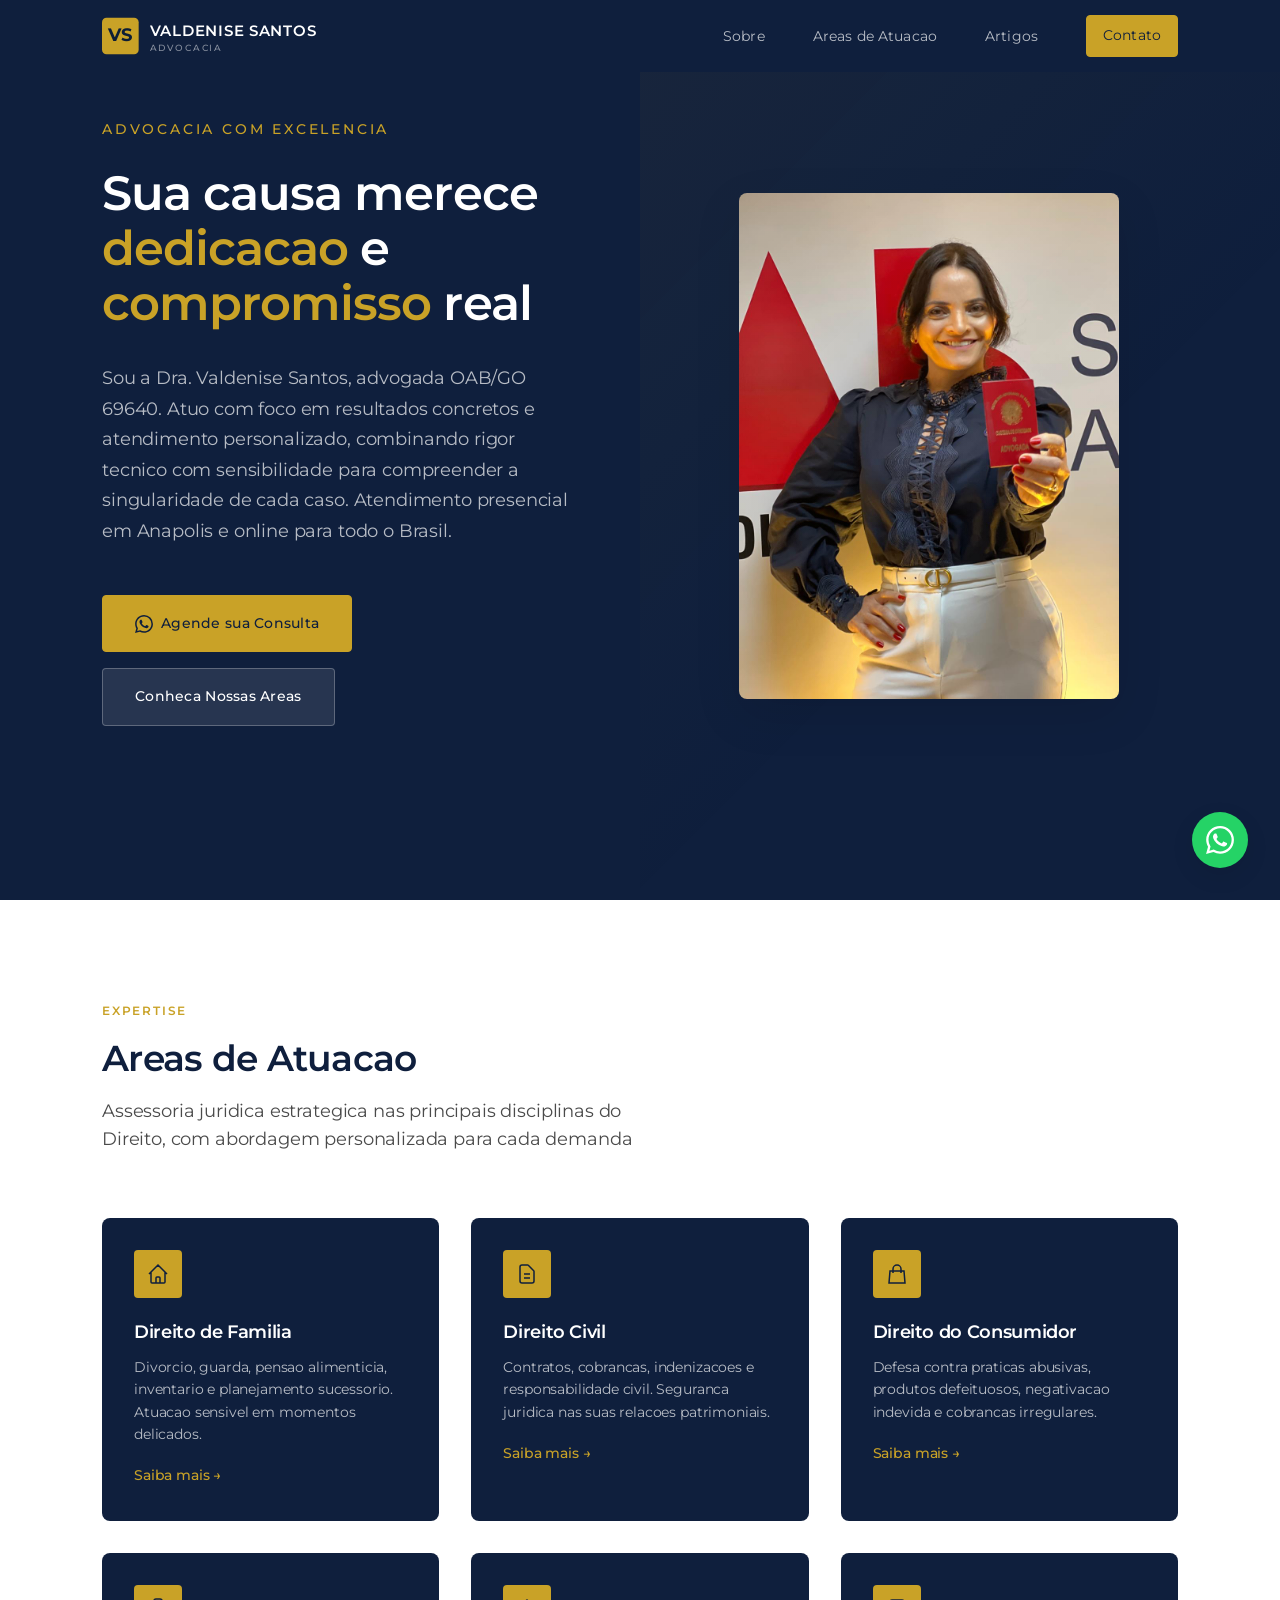
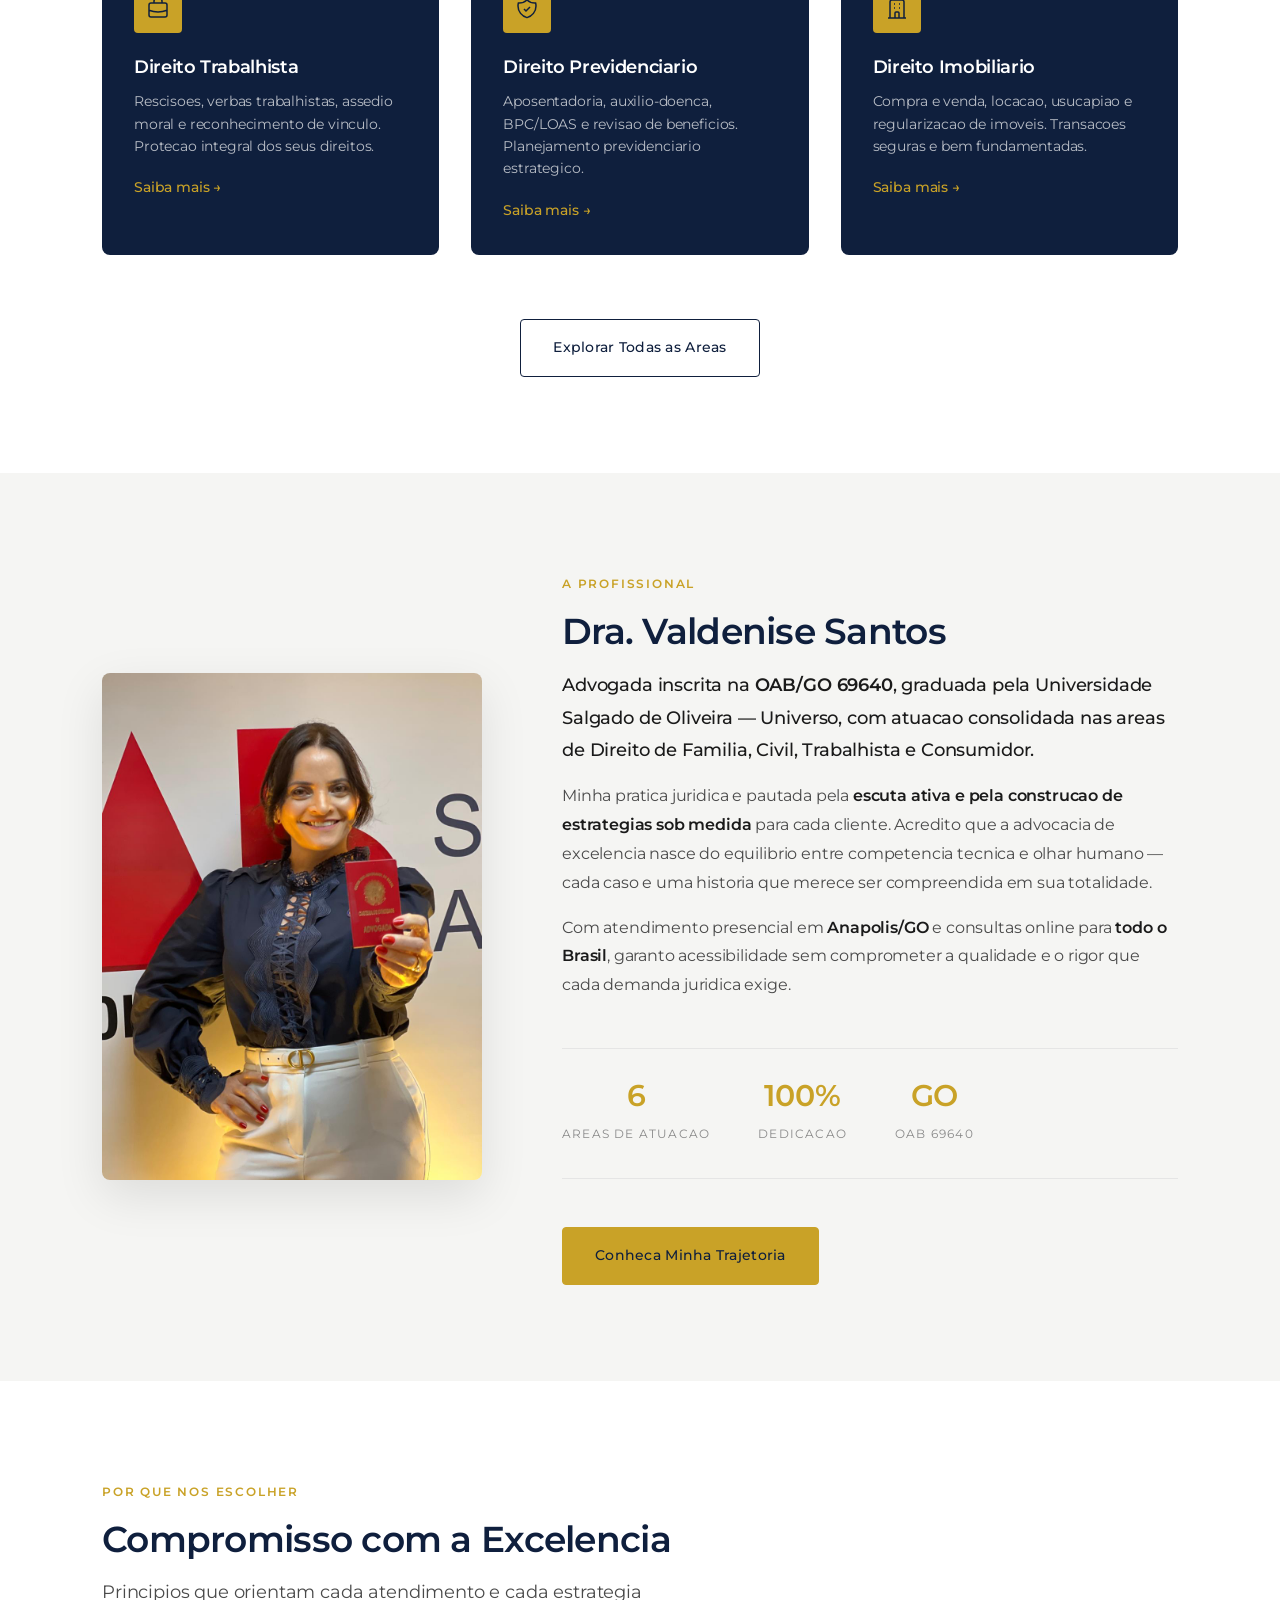
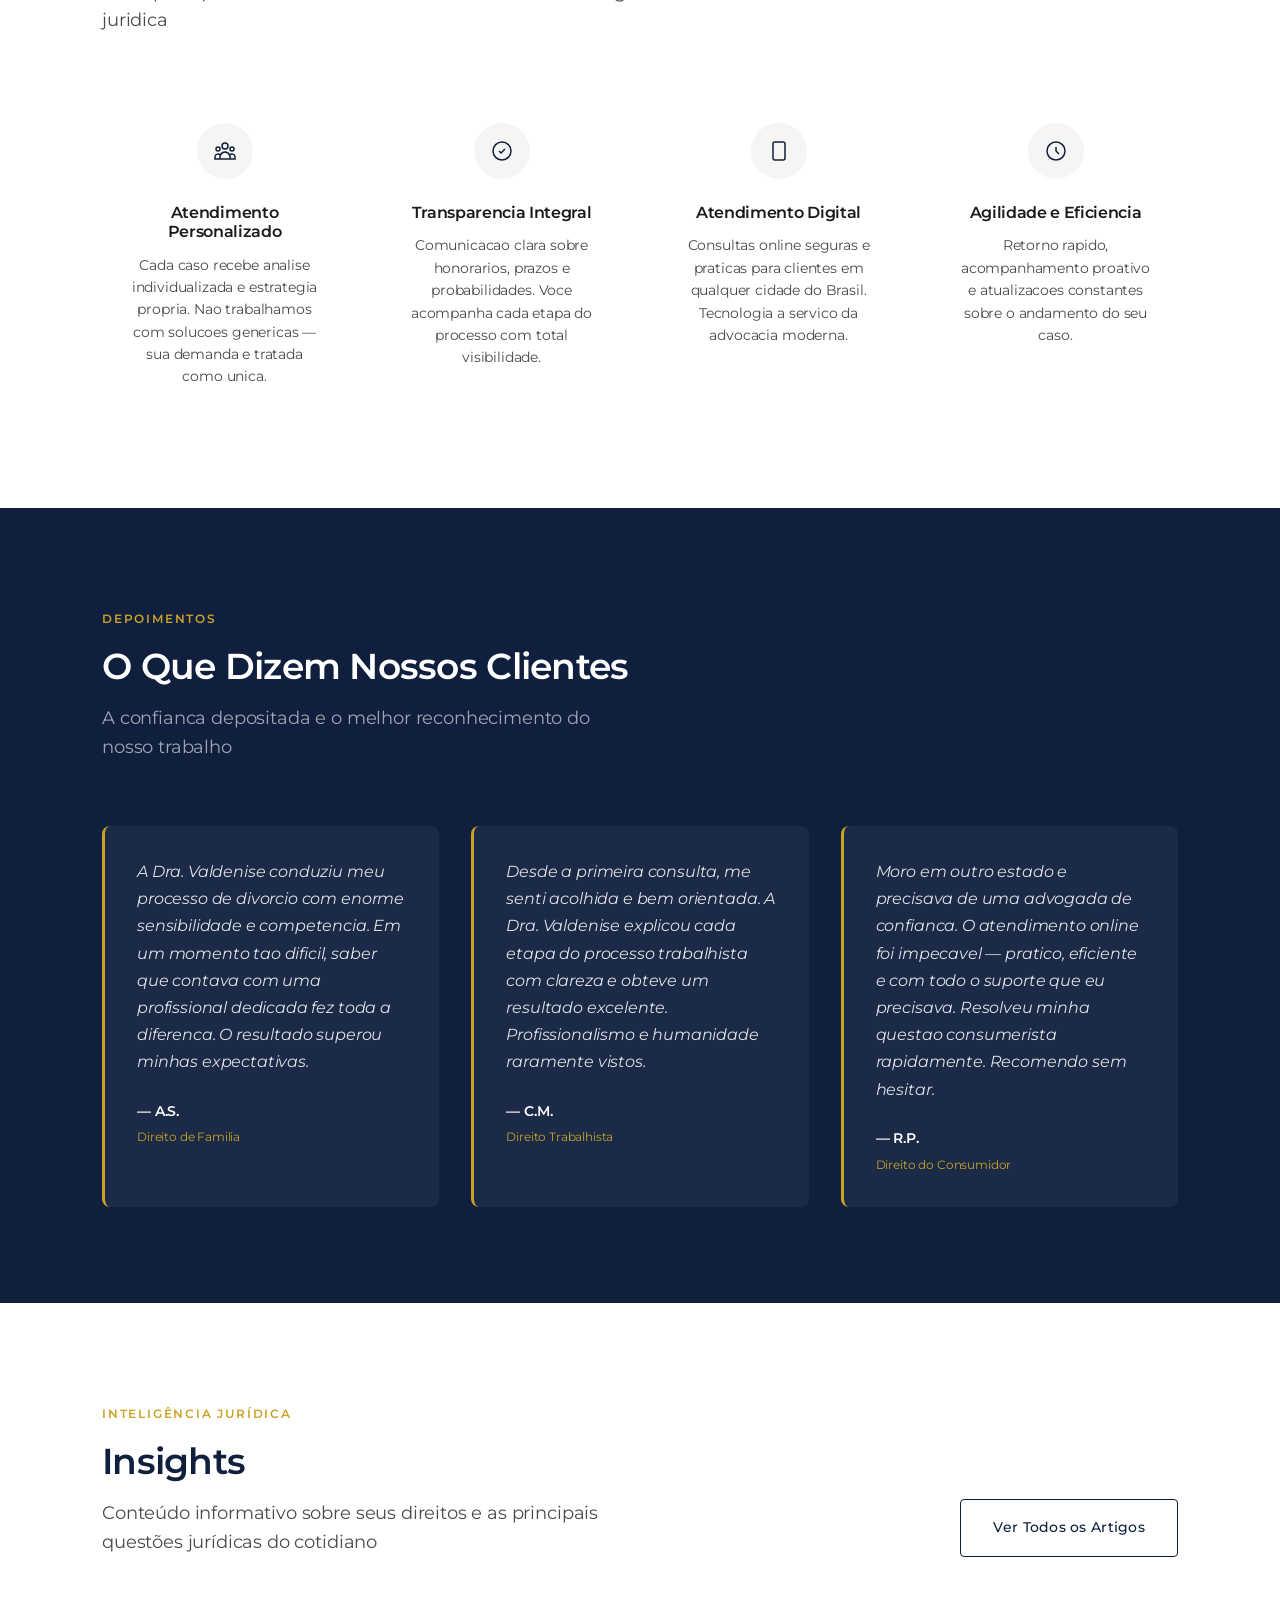
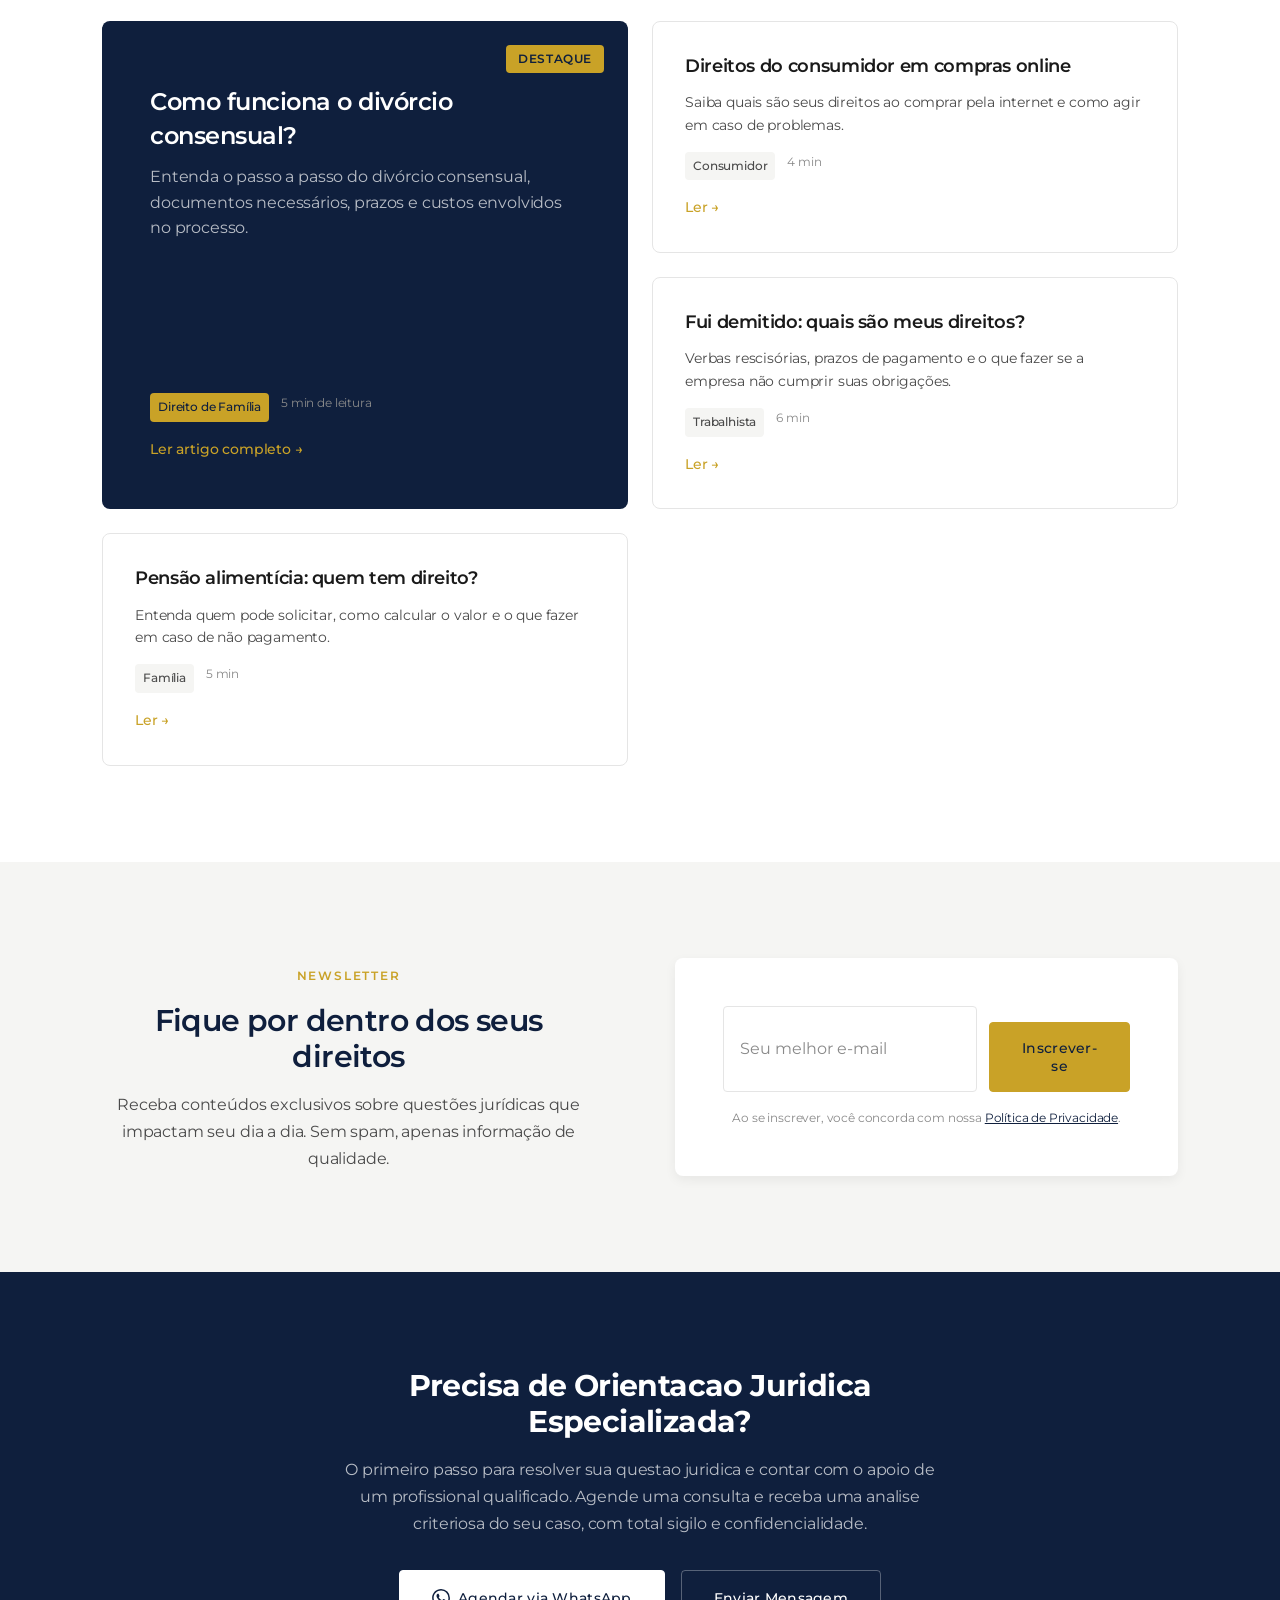
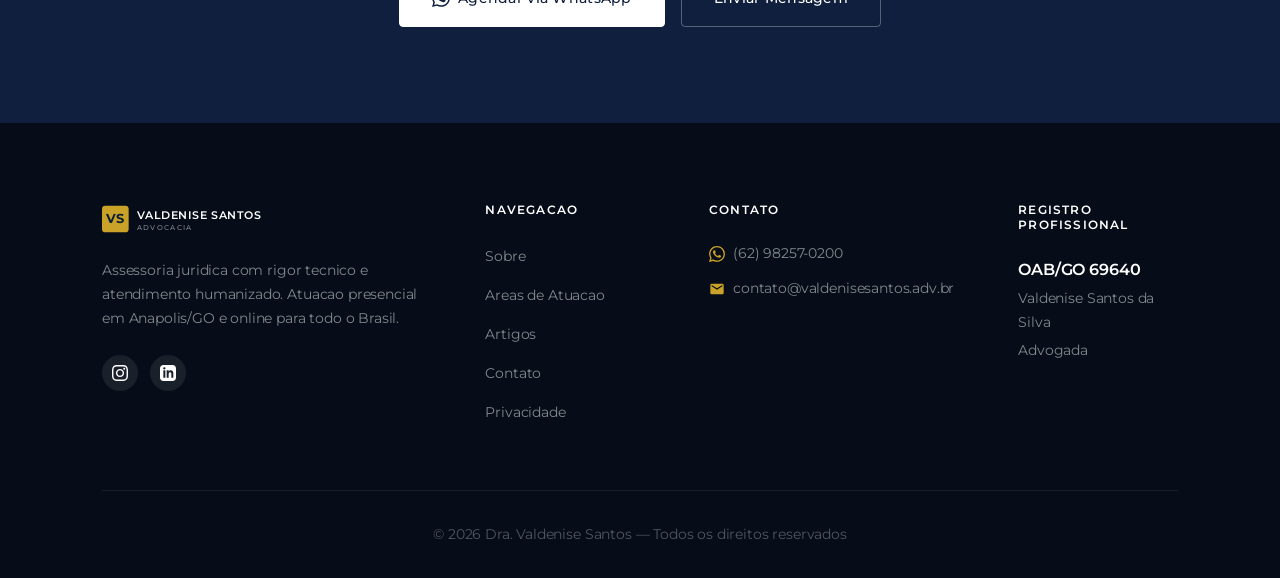
==== commit ff001f79: "feat: update domain to valdenisesantos.adv.br and email to contato@" ====
--- a/index.html
+++ b/index.html
@@ -14,8 +14,8 @@
   <!-- Open Graph -->
   <meta property="og:title" content="Dra. Valdenise Santos | Advocacia">
   <meta property="og:description" content="Advocacia com dedicacao e compromisso. Atendimento em todo o Brasil.">
-  <meta property="og:image" content="https://[DOMINIO]/assets/og-image.jpg">
-  <meta property="og:url" content="https://[DOMINIO]">
+  <meta property="og:image" content="https://valdenisesantos.adv.br/assets/og-image.jpg">
+  <meta property="og:url" content="https://valdenisesantos.adv.br">
   <meta property="og:type" content="website">
   <meta property="og:locale" content="pt_BR">
 
@@ -36,7 +36,7 @@
   <link href="https://fonts.googleapis.com/css2?family=Montserrat:wght@400;500;600;700&display=swap" rel="stylesheet">
 
   <!-- CSS -->
-  <link rel="stylesheet" href="styles.css?v=6.5.0">
+  <link rel="stylesheet" href="styles.css?v=6.6.0">
 
   <!-- Schema.org -->
   <script type="application/ld+json">
@@ -46,9 +46,9 @@
     "name": "Valdenise Santos da Silva",
     "alternateName": "Dra. Valdenise Santos Advocacia",
     "description": "Advogada especializada em Direito de Familia, Civel, Trabalhista e Consumidor. Atendimento em todo o Brasil.",
-    "url": "https://[DOMINIO]",
+    "url": "https://valdenisesantos.adv.br",
     "telephone": "+55-62-98257-0200",
-    "email": "[EMAIL]",
+    "email": "contato@valdenisesantos.adv.br",
     "address": {
       "@type": "PostalAddress",
       "addressLocality": "Anapolis",
@@ -442,7 +442,7 @@
             </li>
             <li>
               <svg viewBox="0 0 24 24" fill="currentColor"><path d="M20 4H4c-1.1 0-1.99.9-1.99 2L2 18c0 1.1.9 2 2 2h16c1.1 0 2-.9 2-2V6c0-1.1-.9-2-2-2zm0 4l-8 5-8-5V6l8 5 8-5v2z"/></svg>
-              <a href="mailto:[EMAIL]">[EMAIL]</a>
+              <a href="mailto:contato@valdenisesantos.adv.br">contato@valdenisesantos.adv.br</a>
             </li>
           </ul>
         </div>
--- a/styles.css
+++ b/styles.css
@@ -2093,7 +2093,7 @@
    PRIVACIDADE
 ======================================== */
 .privacidade {
-  padding: 0 0 var(--space-10);
+  padding: var(--space-6) 0 var(--space-10);
   margin-top: calc(-1 * var(--space-10));
 }
 
